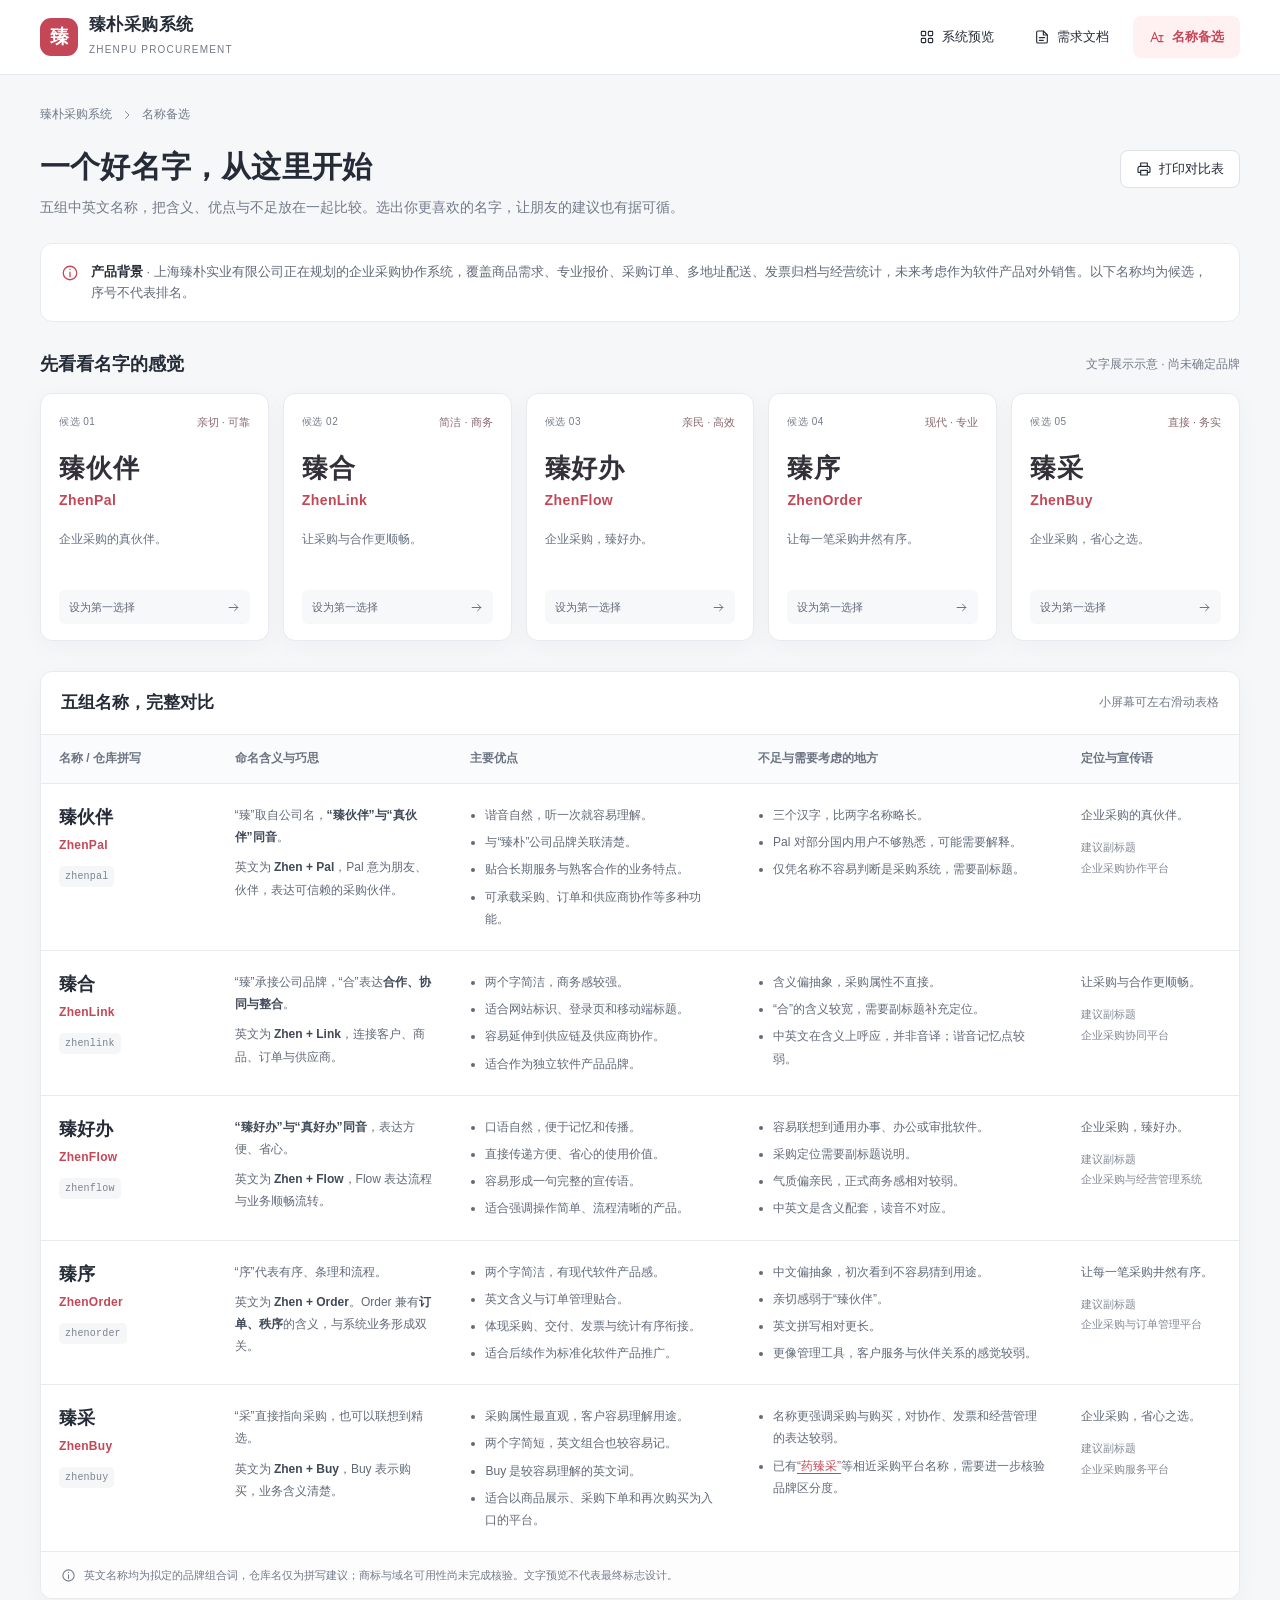
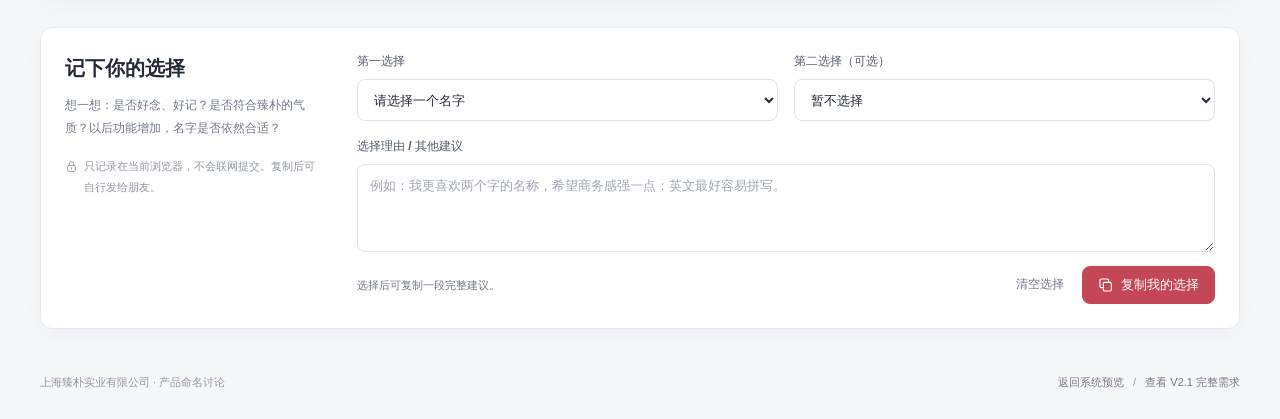
==== names.html @ 1717f4b9 "Add files via upload" ====
<!doctype html>
<html lang="zh-CN">
<head>
  <meta charset="utf-8">
  <meta name="viewport" content="width=device-width, initial-scale=1">
  <meta name="description" content="上海臻朴实业有限公司企业采购系统的五组中英文名称备选，包含命名含义、优缺点与个人选择记录。">
  <meta name="theme-color" content="#C44757">
  <title>名称备选 · 臻朴采购系统</title>
  <style>
    :root{--brand:#C44757;--brand-light:#D96872;--brand-hover:#B6404E;--tint:#FFF1F2;--text:#252C38;--muted:#727A89;--line:#E8EAEE;--bg:#F6F7F9;--white:#fff;--radius:12px;--shadow:0 6px 24px rgba(29,36,48,.035)}
    *{box-sizing:border-box}html{scroll-behavior:smooth;scroll-padding-top:100px}body{margin:0;background:var(--bg);color:var(--text);font-family:-apple-system,BlinkMacSystemFont,"Segoe UI","PingFang SC","Hiragino Sans GB","Microsoft YaHei",sans-serif;font-size:14px;line-height:1.65}a{color:inherit;text-decoration:none}button,input,select,textarea{font:inherit}button,a,input,select,textarea{-webkit-tap-highlight-color:transparent}button{cursor:pointer}button:disabled{cursor:not-allowed}a:focus-visible,button:focus-visible,input:focus-visible,select:focus-visible,textarea:focus-visible{outline:3px solid rgba(196,71,87,.28);outline-offset:3px}svg{flex:none}.icon{display:inline-block;width:18px;height:18px;fill:none;stroke:currentColor;stroke-width:1.7;stroke-linecap:round;stroke-linejoin:round;vertical-align:middle}.skip-link{position:fixed;top:-100px;left:18px;z-index:30;background:var(--brand);color:#fff;padding:10px 18px;border-radius:8px}.skip-link:focus{top:10px}
    .topbar{position:sticky;top:0;z-index:20;background:rgba(255,255,255,.98);border-bottom:1px solid var(--line)}.topbar-inner{max-width:1480px;margin:auto;padding:0 40px;min-height:74px;display:flex;align-items:center;justify-content:space-between;gap:24px}.brand{display:flex;align-items:center;gap:11px;min-width:230px}.brand-mark{display:grid;place-items:center;width:38px;height:38px;border-radius:11px;background:var(--brand);color:#fff;font-size:19px;font-weight:650}.brand-name{display:block;font-size:17px;font-weight:650;line-height:1.35;letter-spacing:.4px}.brand-sub{font-size:10px;color:var(--muted);letter-spacing:1.2px}.topnav{display:flex;align-items:center;gap:8px;min-width:0}.topnav a{display:flex;align-items:center;justify-content:center;gap:7px;white-space:nowrap;padding:10px 16px;border-radius:8px;font-size:13px;transition:background .18s,color .18s}.topnav a:hover{background:#F6F7F9}.topnav a[aria-current="page"]{color:var(--brand);background:var(--tint);font-weight:600}.topnav .icon{width:16px;height:16px}
    main{max-width:1480px;margin:0 auto;padding:30px 40px 44px}.breadcrumb{display:flex;gap:9px;align-items:center;font-size:12px;color:var(--muted);margin-bottom:22px}.breadcrumb a:hover{color:var(--brand)}.breadcrumb .icon{width:12px;height:12px}.page-heading{display:flex;align-items:flex-start;justify-content:space-between;gap:24px;margin-bottom:24px}.page-heading h1{font-size:30px;line-height:1.3;letter-spacing:.2px;margin:0 0 10px;font-weight:650}.page-heading p{max-width:840px;color:var(--muted);margin:0;font-size:14px}.heading-action{flex:none;display:flex;align-items:center;gap:10px;padding-top:3px}.btn{display:inline-flex;justify-content:center;align-items:center;gap:7px;padding:9px 15px;border:1px solid #DEE1E7;border-radius:8px;background:#fff;color:var(--text);font-size:13px;line-height:1.4;transition:background .16s,border-color .16s,color .16s,box-shadow .16s}.btn:hover{border-color:var(--brand-light);background:#FFFAFA;color:var(--brand)}.btn-primary{background:var(--brand);border-color:var(--brand);color:#fff}.btn-primary:hover{background:var(--brand-hover);border-color:var(--brand-hover);color:#fff}.btn .icon{width:16px;height:16px}.context{display:flex;gap:12px;background:var(--white);padding:17px 20px;border:1px solid var(--line);border-radius:var(--radius);margin-bottom:28px}.context>.icon{color:var(--brand);margin-top:3px}.context p{margin:0;color:#616A79;font-size:13px}.context strong{color:var(--text);font-weight:600}.subtle{font-size:12px;color:var(--muted)}
    .section-heading{display:flex;align-items:center;justify-content:space-between;gap:16px;margin:0 0 14px}.section-heading h2{margin:0;font-size:18px;font-weight:650}.section-heading p{margin:0;color:var(--muted);font-size:12px}.name-grid{display:grid;grid-template-columns:repeat(5,minmax(0,1fr));gap:14px;margin-bottom:30px}.name-card{background:#fff;border:1px solid var(--line);border-radius:var(--radius);padding:19px 18px 16px;display:flex;flex-direction:column;align-items:flex-start;box-shadow:var(--shadow);transition:border-color .18s,box-shadow .18s}.name-card:hover{border-color:#E2ADB4;box-shadow:0 6px 22px rgba(196,71,87,.07)}.name-card.selected{border-color:var(--brand);box-shadow:0 0 0 1px var(--brand)}.card-meta{display:flex;justify-content:space-between;align-items:center;width:100%;font-size:10px;color:var(--muted);letter-spacing:.5px;margin-bottom:18px}.style-tag{color:#8B6870;font-size:11px;letter-spacing:0}.wordmark{display:flex;align-items:center;gap:7px;margin:0 0 3px;font-size:26px;letter-spacing:.9px;font-weight:700;line-height:1.4;color:#33303A}.english{font-size:14px;color:var(--brand);font-weight:600;letter-spacing:.4px;margin:0 0 17px}.slogan{margin:0 0 17px;min-height:44px;color:#687181;font-size:12px;line-height:1.8}.pick-btn{display:flex;align-items:center;justify-content:space-between;gap:8px;border:none;background:#F7F8FA;color:#616A79;padding:8px 10px;border-radius:6px;font-size:11px;width:100%;margin-top:auto;transition:background .18s,color .18s}.pick-btn:hover,.selected .pick-btn{color:var(--brand);background:var(--tint)}.pick-btn .icon{width:13px;height:13px}
    .table-panel{border:1px solid var(--line);border-radius:var(--radius);background:#fff;overflow:hidden;box-shadow:var(--shadow);margin-bottom:28px}.table-toolbar{display:flex;align-items:center;justify-content:space-between;gap:16px;padding:17px 20px;border-bottom:1px solid var(--line)}.table-toolbar h2{margin:0;font-size:17px;font-weight:650}.table-toolbar span{font-size:12px;color:var(--muted)}.table-scroll{overflow:auto;scrollbar-color:#D6DAE2 transparent;scrollbar-width:thin}.comparison{border-collapse:collapse;width:100%;min-width:1130px;table-layout:fixed}.comparison th{text-align:left;font-size:12px;font-weight:600;color:#6D7584;background:#FAFBFC;padding:14px 18px;border-bottom:1px solid var(--line);white-space:nowrap}.comparison td{vertical-align:top;border-bottom:1px solid var(--line);padding:20px 18px;font-size:12px;line-height:1.85;color:#616A79}.comparison tbody tr:last-child td{border-bottom:none}.comparison tbody tr:hover td{background:#FFFCFC}.comparison th:nth-child(1){width:160px}.comparison th:nth-child(2){width:215px}.comparison th:nth-child(3){width:24%}.comparison th:nth-child(4){width:27%}.comparison th:nth-child(5){width:160px}.name-cell strong{display:block;color:var(--text);font-size:18px;font-weight:650;line-height:1.5;margin-bottom:3px}.name-cell span{display:block;color:var(--brand);font-size:12px;font-weight:550;letter-spacing:.3px}.name-cell code{display:inline-block;margin-top:10px;padding:3px 6px;border-radius:5px;background:#F5F6F8;font-size:10px;line-height:1.5;color:#7B8390;letter-spacing:.2px}.comparison ul{margin:0;padding-left:15px}.comparison li+li{margin-top:5px}.comparison .meaning p{margin:0 0 8px}.comparison .meaning p:last-child{margin-bottom:0}.comparison b{font-weight:600;color:#414A59}.quote{color:#6C5258}.quote span{display:block;color:#838A96;margin-top:11px;font-size:11px}.source-link{color:var(--brand);text-decoration:underline;text-underline-offset:3px}.table-note{padding:14px 20px;background:#FDFDFE;border-top:1px solid var(--line);color:var(--muted);font-size:11px;display:flex;align-items:flex-start;gap:8px}.table-note .icon{width:15px;height:15px;margin-top:2px}
    .choice-panel{background:#fff;border:1px solid var(--line);border-radius:var(--radius);padding:24px;display:grid;grid-template-columns:260px minmax(0,1fr);gap:32px;box-shadow:var(--shadow)}.choice-intro h2{font-size:20px;font-weight:650;margin:0 0 9px}.choice-intro p{color:var(--muted);font-size:12px;line-height:1.9;margin:0 0 16px}.choice-intro .local-note{font-size:11px;color:#9298A2;display:flex;gap:6px;align-items:flex-start}.local-note .icon{width:13px;height:13px;margin-top:4px}.form-grid{display:grid;grid-template-columns:1fr 1fr;gap:16px}.field{display:flex;flex-direction:column;gap:7px}.field label{font-weight:550;font-size:12px;color:#525D6D}.field select,.field textarea{border:1px solid #DFE3E8;border-radius:8px;width:100%;padding:10px 12px;background:#fff;color:var(--text);font-size:13px;transition:border-color .16s;min-height:42px}.field select:hover,.field textarea:hover{border-color:#CDA2A8}.field textarea{resize:vertical;min-height:88px;line-height:1.7}.field textarea::placeholder{color:#A1A7B2}.span-two{grid-column:1/-1}.form-footer{display:flex;align-items:center;justify-content:space-between;gap:12px;margin-top:14px}.form-footer p{margin:0;color:var(--muted);font-size:11px}.form-actions{display:flex;gap:8px;flex-wrap:wrap}.clear-btn{border:none;background:transparent;color:var(--muted);font-size:12px;padding:8px 10px;border-radius:6px}.clear-btn:hover{background:#F5F6F8;color:var(--text)}#copy-fallback{margin-top:16px}#copy-fallback label{display:block;font-size:12px;color:var(--muted);margin-bottom:7px}#copy-fallback textarea{width:100%;min-height:170px;padding:12px;border:1px solid var(--line);border-radius:8px;line-height:1.8;font-family:inherit;font-size:12px;background:#FAFBFC}.page-footer{max-width:1480px;margin:0 auto;padding:0 40px 28px;display:flex;justify-content:space-between;gap:20px;color:#9097A3;font-size:11px}.page-footer a{color:#727A89}.page-footer a:hover{color:var(--brand)}.toast{position:fixed;z-index:50;bottom:30px;left:50%;transform:translate(-50%,15px);background:#303744;color:#fff;padding:11px 20px;border-radius:9px;box-shadow:0 6px 28px rgba(20,27,40,.14);font-size:12px;max-width:calc(100vw - 40px);opacity:0;pointer-events:none;transition:opacity .18s,transform .18s}.toast.visible{opacity:1;transform:translate(-50%,0)}[hidden]{display:none!important}
    @media(min-width:1600px){main{padding-top:34px}.comparison td{font-size:13px}}@media(max-width:1100px){.name-grid{grid-template-columns:repeat(3,minmax(0,1fr))}.choice-panel{grid-template-columns:220px minmax(0,1fr);gap:24px}.topbar-inner{padding-left:24px;padding-right:24px}main{padding:26px 24px 32px}.page-footer{padding-left:24px;padding-right:24px}.slogan{min-height:22px}.card-meta{margin-bottom:12px}}@media(max-width:760px){.topbar-inner{padding:14px 18px 10px;gap:10px;align-items:flex-start;flex-direction:column}.topnav{width:100%;gap:3px}.topnav a{flex:1;padding:8px 10px;font-size:12px}.brand-mark{height:33px;width:33px;border-radius:9px;font-size:16px}.brand-name{font-size:15px}.brand-sub{font-size:9px}.brand{min-width:0}.topbar{position:relative}html{scroll-padding-top:20px}main{padding:22px 18px 30px}.breadcrumb{margin-bottom:17px}.page-heading{gap:15px;margin-bottom:20px}.page-heading h1{font-size:26px}.page-heading p{font-size:12px}.heading-action .btn{padding:8px 10px;font-size:12px}.heading-action .btn span{display:none}.name-grid{grid-template-columns:repeat(2,minmax(0,1fr));gap:10px;margin-bottom:24px}.name-card{padding:15px}.wordmark{font-size:25px}.english{font-size:13px;margin-bottom:10px}.card-meta{font-size:9px}.style-tag{font-size:10px}.slogan{min-height:40px;margin-bottom:12px;font-size:11px}.context{padding:14px;gap:9px;margin-bottom:24px}.context p{font-size:12px}.section-heading{align-items:flex-end}.section-heading h2{font-size:16px}.section-heading p{font-size:10px}.table-toolbar{padding:14px 15px}.table-toolbar h2{font-size:16px}.table-toolbar span{font-size:10px}.comparison th{padding:12px 15px}.comparison td{padding:17px 15px}.table-note{padding:12px 15px;font-size:10px}.choice-panel{display:block;padding:19px}.choice-intro{margin-bottom:18px}.choice-intro h2{font-size:18px}.choice-intro p{margin-bottom:9px}.form-grid{gap:12px}.form-footer{align-items:flex-start;flex-direction:column}.page-footer{padding:0 18px 24px;flex-direction:column;gap:6px}.toast{bottom:18px}.form-actions{width:100%}.form-actions .btn{flex:1}}@media(max-width:380px){.topnav a{padding:8px 5px;font-size:11px;gap:5px}.topnav .icon{width:13px}.name-card{padding:12px}.wordmark{font-size:23px}.style-tag{font-size:9px}.form-grid{grid-template-columns:1fr}.span-two{grid-column:auto}}
    @media(prefers-reduced-motion:reduce){html{scroll-behavior:auto}*,*::before,*::after{transition:none!important}}@media print{@page{size:A4 landscape;margin:12mm}body{background:#fff;font-size:10px}.topbar{position:static;border-bottom:1px solid #ddd}.topbar-inner{padding:0 0 12px;min-height:0}.topnav,.heading-action,.pick-btn,.choice-panel,.page-footer,.breadcrumb,.toast,.table-note .icon,.skip-link{display:none!important}main{max-width:none;padding:18px 0}.page-heading h1{font-size:24px}.context{padding:10px 12px}.name-grid{grid-template-columns:repeat(5,1fr);gap:8px;margin-bottom:18px}.name-card{padding:12px;box-shadow:none;break-inside:avoid}.wordmark{font-size:20px}.english{font-size:11px;margin-bottom:8px}.card-meta{margin-bottom:8px}.style-tag{font-size:9px}.slogan{font-size:10px;min-height:0;margin:0}.table-panel{box-shadow:none;overflow:visible}.table-scroll{overflow:visible}.comparison{min-width:0}.comparison th{font-size:9px;padding:8px}.comparison td{font-size:9px;padding:10px 8px;line-height:1.7}.comparison th:nth-child(1){width:105px}.comparison th:nth-child(2){width:165px}.comparison th:nth-child(5){width:115px}.comparison tr{break-inside:avoid}.name-cell strong{font-size:14px}.name-cell span{font-size:10px}.name-cell code{font-size:8px}.quote span{font-size:9px}.table-note{font-size:9px;padding:10px}.table-toolbar{padding:10px 12px}.source-link{text-decoration:none}.table-toolbar h2{font-size:14px}}
  </style>
</head>
<body>
  <svg aria-hidden="true" style="position:absolute;width:0;height:0;overflow:hidden" xmlns="http://www.w3.org/2000/svg"><defs>
    <symbol id="i-grid" viewBox="0 0 24 24"><rect x="3.5" y="3.5" width="6.5" height="6.5" rx="1.2"/><rect x="14" y="3.5" width="6.5" height="6.5" rx="1.2"/><rect x="3.5" y="14" width="6.5" height="6.5" rx="1.2"/><rect x="14" y="14" width="6.5" height="6.5" rx="1.2"/></symbol>
    <symbol id="i-doc" viewBox="0 0 24 24"><path d="M14 3H6a2 2 0 0 0-2 2v14a2 2 0 0 0 2 2h12a2 2 0 0 0 2-2V9z"/><path d="M14 3v6h6M8 13h8M8 17h6"/></symbol>
    <symbol id="i-type" viewBox="0 0 24 24"><path d="M3 19 8.5 5 14 19M5 14h7M15 10h6M18 10v9M15 19h6"/></symbol>
    <symbol id="i-right" viewBox="0 0 24 24"><path d="m9 5 7 7-7 7"/></symbol>
    <symbol id="i-arrow" viewBox="0 0 24 24"><path d="M4 12h16m-6-6 6 6-6 6"/></symbol>
    <symbol id="i-print" viewBox="0 0 24 24"><path d="M7 8V3h10v5M7 17H4a1 1 0 0 1-1-1v-5a3 3 0 0 1 3-3h12a3 3 0 0 1 3 3v5a1 1 0 0 1-1 1h-3"/><path d="M7 14h10v7H7zM17 11h.01"/></symbol>
    <symbol id="i-copy" viewBox="0 0 24 24"><rect x="8" y="8" width="12" height="13" rx="2"/><path d="M16 8V5a2 2 0 0 0-2-2H5a2 2 0 0 0-2 2v9a2 2 0 0 0 2 2h3"/></symbol>
    <symbol id="i-info" viewBox="0 0 24 24"><circle cx="12" cy="12" r="9"/><path d="M12 11v6M12 7h.01"/></symbol>
    <symbol id="i-lock" viewBox="0 0 24 24"><rect x="5" y="10" width="14" height="11" rx="2"/><path d="M8 10V7a4 4 0 1 1 8 0v3M12 14v3"/></symbol>
    <symbol id="i-check" viewBox="0 0 24 24"><path d="m5 12 4 4L19 6"/></symbol>
  </defs></svg>
  <a class="skip-link" href="#main-content">跳到主要内容</a>
  <header class="topbar">
    <div class="topbar-inner">
      <a class="brand" href="index.html" aria-label="臻朴采购系统，返回系统预览"><span class="brand-mark" aria-hidden="true">臻</span><span><span class="brand-name">臻朴采购系统</span><span class="brand-sub">ZHENPU PROCUREMENT</span></span></a>
      <nav class="topnav" aria-label="页面导航">
        <a href="index.html"><svg class="icon" aria-hidden="true"><use href="#i-grid"/></svg>系统预览</a>
        <a href="readme.html"><svg class="icon" aria-hidden="true"><use href="#i-doc"/></svg>需求文档</a>
        <a href="names.html" aria-current="page"><svg class="icon" aria-hidden="true"><use href="#i-type"/></svg>名称备选</a>
      </nav>
    </div>
  </header>
  <main id="main-content">
    <div class="breadcrumb"><a href="index.html">臻朴采购系统</a><svg class="icon" aria-hidden="true"><use href="#i-right"/></svg><span>名称备选</span></div>
    <section class="page-heading" aria-labelledby="page-title">
      <div><h1 id="page-title">一个好名字，从这里开始</h1><p>五组中英文名称，把含义、优点与不足放在一起比较。选出你更喜欢的名字，让朋友的建议也有据可循。</p></div>
      <div class="heading-action"><button type="button" class="btn" id="print-button" title="打印名称比较表"><svg class="icon" aria-hidden="true"><use href="#i-print"/></svg><span>打印对比表</span></button></div>
    </section>
    <aside class="context" aria-label="项目背景"><svg class="icon" aria-hidden="true"><use href="#i-info"/></svg><p><strong>产品背景</strong> · 上海臻朴实业有限公司正在规划的企业采购协作系统，覆盖商品需求、专业报价、采购订单、多地址配送、发票归档与经营统计，未来考虑作为软件产品对外销售。以下名称均为候选，序号不代表排名。</p></aside>
    <section aria-labelledby="preview-title">
      <div class="section-heading"><h2 id="preview-title">先看看名字的感觉</h2><p>文字展示示意 · 尚未确定品牌</p></div>
      <div class="name-grid">
        <article class="name-card" data-name-card="zhenpal"><div class="card-meta"><span>候选 01</span><span class="style-tag">亲切 · 可靠</span></div><h3 class="wordmark">臻伙伴</h3><p class="english">ZhenPal</p><p class="slogan">企业采购的真伙伴。</p><button class="pick-btn" type="button" data-pick="zhenpal" aria-label="将臻伙伴设为第一选择"><span>设为第一选择</span><svg class="icon" aria-hidden="true"><use href="#i-arrow"/></svg></button></article>
        <article class="name-card" data-name-card="zhenlink"><div class="card-meta"><span>候选 02</span><span class="style-tag">简洁 · 商务</span></div><h3 class="wordmark">臻合</h3><p class="english">ZhenLink</p><p class="slogan">让采购与合作更顺畅。</p><button class="pick-btn" type="button" data-pick="zhenlink" aria-label="将臻合设为第一选择"><span>设为第一选择</span><svg class="icon" aria-hidden="true"><use href="#i-arrow"/></svg></button></article>
        <article class="name-card" data-name-card="zhenflow"><div class="card-meta"><span>候选 03</span><span class="style-tag">亲民 · 高效</span></div><h3 class="wordmark">臻好办</h3><p class="english">ZhenFlow</p><p class="slogan">企业采购，臻好办。</p><button class="pick-btn" type="button" data-pick="zhenflow" aria-label="将臻好办设为第一选择"><span>设为第一选择</span><svg class="icon" aria-hidden="true"><use href="#i-arrow"/></svg></button></article>
        <article class="name-card" data-name-card="zhenorder"><div class="card-meta"><span>候选 04</span><span class="style-tag">现代 · 专业</span></div><h3 class="wordmark">臻序</h3><p class="english">ZhenOrder</p><p class="slogan">让每一笔采购井然有序。</p><button class="pick-btn" type="button" data-pick="zhenorder" aria-label="将臻序设为第一选择"><span>设为第一选择</span><svg class="icon" aria-hidden="true"><use href="#i-arrow"/></svg></button></article>
        <article class="name-card" data-name-card="zhenbuy"><div class="card-meta"><span>候选 05</span><span class="style-tag">直接 · 务实</span></div><h3 class="wordmark">臻采</h3><p class="english">ZhenBuy</p><p class="slogan">企业采购，省心之选。</p><button class="pick-btn" type="button" data-pick="zhenbuy" aria-label="将臻采设为第一选择"><span>设为第一选择</span><svg class="icon" aria-hidden="true"><use href="#i-arrow"/></svg></button></article>
      </div>
    </section>
    <section class="table-panel" aria-labelledby="comparison-title">
      <div class="table-toolbar"><h2 id="comparison-title">五组名称，完整对比</h2><span>小屏幕可左右滑动表格</span></div>
      <div class="table-scroll" tabindex="0" role="region" aria-label="名称对比表，可左右滚动">
        <table class="comparison"><thead><tr><th scope="col">名称 / 仓库拼写</th><th scope="col">命名含义与巧思</th><th scope="col">主要优点</th><th scope="col">不足与需要考虑的地方</th><th scope="col">定位与宣传语</th></tr></thead><tbody>
          <tr><td class="name-cell"><strong>臻伙伴</strong><span>ZhenPal</span><code>zhenpal</code></td><td class="meaning"><p>“臻”取自公司名，<b>“臻伙伴”与“真伙伴”同音</b>。</p><p>英文为 <b>Zhen + Pal</b>，Pal 意为朋友、伙伴，表达可信赖的采购伙伴。</p></td><td><ul><li>谐音自然，听一次就容易理解。</li><li>与“臻朴”公司品牌关联清楚。</li><li>贴合长期服务与熟客合作的业务特点。</li><li>可承载采购、订单和供应商协作等多种功能。</li></ul></td><td><ul><li>三个汉字，比两字名称略长。</li><li>Pal 对部分国内用户不够熟悉，可能需要解释。</li><li>仅凭名称不容易判断是采购系统，需要副标题。</li></ul></td><td class="quote">企业采购的真伙伴。<span>建议副标题<br>企业采购协作平台</span></td></tr>
          <tr><td class="name-cell"><strong>臻合</strong><span>ZhenLink</span><code>zhenlink</code></td><td class="meaning"><p>“臻”承接公司品牌，“合”表达<b>合作、协同与整合</b>。</p><p>英文为 <b>Zhen + Link</b>，连接客户、商品、订单与供应商。</p></td><td><ul><li>两个字简洁，商务感较强。</li><li>适合网站标识、登录页和移动端标题。</li><li>容易延伸到供应链及供应商协作。</li><li>适合作为独立软件产品品牌。</li></ul></td><td><ul><li>含义偏抽象，采购属性不直接。</li><li>“合”的含义较宽，需要副标题补充定位。</li><li>中英文在含义上呼应，并非音译；谐音记忆点较弱。</li></ul></td><td class="quote">让采购与合作更顺畅。<span>建议副标题<br>企业采购协同平台</span></td></tr>
          <tr><td class="name-cell"><strong>臻好办</strong><span>ZhenFlow</span><code>zhenflow</code></td><td class="meaning"><p><b>“臻好办”与“真好办”同音</b>，表达方便、省心。</p><p>英文为 <b>Zhen + Flow</b>，Flow 表达流程与业务顺畅流转。</p></td><td><ul><li>口语自然，便于记忆和传播。</li><li>直接传递方便、省心的使用价值。</li><li>容易形成一句完整的宣传语。</li><li>适合强调操作简单、流程清晰的产品。</li></ul></td><td><ul><li>容易联想到通用办事、办公或审批软件。</li><li>采购定位需要副标题说明。</li><li>气质偏亲民，正式商务感相对较弱。</li><li>中英文是含义配套，读音不对应。</li></ul></td><td class="quote">企业采购，臻好办。<span>建议副标题<br>企业采购与经营管理系统</span></td></tr>
          <tr><td class="name-cell"><strong>臻序</strong><span>ZhenOrder</span><code>zhenorder</code></td><td class="meaning"><p>“序”代表有序、条理和流程。</p><p>英文为 <b>Zhen + Order</b>。Order 兼有<b>订单、秩序</b>的含义，与系统业务形成双关。</p></td><td><ul><li>两个字简洁，有现代软件产品感。</li><li>英文含义与订单管理贴合。</li><li>体现采购、交付、发票与统计有序衔接。</li><li>适合后续作为标准化软件产品推广。</li></ul></td><td><ul><li>中文偏抽象，初次看到不容易猜到用途。</li><li>亲切感弱于“臻伙伴”。</li><li>英文拼写相对更长。</li><li>更像管理工具，客户服务与伙伴关系的感觉较弱。</li></ul></td><td class="quote">让每一笔采购井然有序。<span>建议副标题<br>企业采购与订单管理平台</span></td></tr>
          <tr><td class="name-cell"><strong>臻采</strong><span>ZhenBuy</span><code>zhenbuy</code></td><td class="meaning"><p>“采”直接指向采购，也可以联想到精选。</p><p>英文为 <b>Zhen + Buy</b>，Buy 表示购买，业务含义清楚。</p></td><td><ul><li>采购属性最直观，客户容易理解用途。</li><li>两个字简短，英文组合也较容易记。</li><li>Buy 是较容易理解的英文词。</li><li>适合以商品展示、采购下单和再次购买为入口的平台。</li></ul></td><td><ul><li>名称更强调采购与购买，对协作、发票和经营管理的表达较弱。</li><li>已有<a class="source-link" href="https://www.yaozhencai.com/content/show/qyjs" target="_blank" rel="noopener noreferrer" title="查看药臻采平台企业介绍（新窗口）">“药臻采”</a>等相近采购平台名称，需要进一步核验品牌区分度。</li></ul></td><td class="quote">企业采购，省心之选。<span>建议副标题<br>企业采购服务平台</span></td></tr>
        </tbody></table>
      </div>
      <div class="table-note"><svg class="icon" aria-hidden="true"><use href="#i-info"/></svg><span>英文名称均为拟定的品牌组合词，仓库名仅为拼写建议；商标与域名可用性尚未完成核验。文字预览不代表最终标志设计。</span></div>
    </section>
    <section class="choice-panel" id="my-choice" aria-labelledby="choice-title">
      <div class="choice-intro"><h2 id="choice-title">记下你的选择</h2><p>想一想：是否好念、好记？是否符合臻朴的气质？以后功能增加，名字是否依然合适？</p><p class="local-note"><svg class="icon" aria-hidden="true"><use href="#i-lock"/></svg><span>只记录在当前浏览器，不会联网提交。复制后可自行发给朋友。</span></p></div>
      <form id="choice-form">
        <div class="form-grid"><div class="field"><label for="first-choice">第一选择</label><select id="first-choice" name="first"><option value="">请选择一个名字</option><option value="zhenpal">臻伙伴 · ZhenPal</option><option value="zhenlink">臻合 · ZhenLink</option><option value="zhenflow">臻好办 · ZhenFlow</option><option value="zhenorder">臻序 · ZhenOrder</option><option value="zhenbuy">臻采 · ZhenBuy</option></select></div><div class="field"><label for="second-choice">第二选择（可选）</label><select id="second-choice" name="second"><option value="">暂不选择</option><option value="zhenpal">臻伙伴 · ZhenPal</option><option value="zhenlink">臻合 · ZhenLink</option><option value="zhenflow">臻好办 · ZhenFlow</option><option value="zhenorder">臻序 · ZhenOrder</option><option value="zhenbuy">臻采 · ZhenBuy</option></select></div><div class="field span-two"><label for="choice-reason">选择理由 / 其他建议</label><textarea id="choice-reason" name="reason" maxlength="1500" placeholder="例如：我更喜欢两个字的名称，希望商务感强一点；英文最好容易拼写。"></textarea></div></div>
        <div class="form-footer"><p id="save-status" role="status">选择后可复制一段完整建议。</p><div class="form-actions"><button type="button" class="clear-btn" id="clear-choice">清空选择</button><button type="submit" class="btn btn-primary"><svg class="icon" aria-hidden="true"><use href="#i-copy"/></svg>复制我的选择</button></div></div>
        <div id="copy-fallback" hidden><label for="copy-output">浏览器未允许自动复制，请选中下方文字手动复制：</label><textarea id="copy-output" readonly aria-label="可手动复制的选择结果"></textarea></div>
      </form>
    </section>
  </main>
  <footer class="page-footer"><span>上海臻朴实业有限公司 · 产品命名讨论</span><span><a href="index.html">返回系统预览</a> &nbsp; / &nbsp; <a href="readme.html">查看 V2.1 完整需求</a></span></footer>
  <div class="toast" id="toast" role="status" aria-live="polite"></div>
  <script>
    (()=>{'use strict';
      const names={zhenpal:'臻伙伴 · ZhenPal',zhenlink:'臻合 · ZhenLink',zhenflow:'臻好办 · ZhenFlow',zhenorder:'臻序 · ZhenOrder',zhenbuy:'臻采 · ZhenBuy'};
      const storageKey='zhenpu-name-preferences-v1';
      const first=document.getElementById('first-choice'),second=document.getElementById('second-choice'),reason=document.getElementById('choice-reason'),status=document.getElementById('save-status'),fallback=document.getElementById('copy-fallback'),output=document.getElementById('copy-output'),toastEl=document.getElementById('toast');
      let toastTimer;
      const notify=(message)=>{toastEl.textContent=message;toastEl.classList.add('visible');clearTimeout(toastTimer);toastTimer=setTimeout(()=>toastEl.classList.remove('visible'),2800);};
      const valid=(value)=>Object.prototype.hasOwnProperty.call(names,value)?value:'';
      const updateCards=()=>{document.querySelectorAll('[data-name-card]').forEach(card=>{const chosen=card.dataset.nameCard===first.value;card.classList.toggle('selected',chosen);const button=card.querySelector('[data-pick]');button.setAttribute('aria-pressed',String(chosen));button.querySelector('span').textContent=chosen?'我的第一选择':'设为第一选择';button.querySelector('use').setAttribute('href',chosen?'#i-check':'#i-arrow');});Array.from(second.options).forEach(option=>{option.disabled=Boolean(option.value&&option.value===first.value);});};
      const save=()=>{fallback.hidden=true;try{localStorage.setItem(storageKey,JSON.stringify({first:first.value,second:second.value,reason:reason.value}));status.textContent='已保存在当前浏览器，可复制后分享。';}catch(_){status.textContent='选择保留在本页，可复制后分享。';}updateCards();};
      try{const saved=JSON.parse(localStorage.getItem(storageKey)||'null');if(saved&&typeof saved==='object'){first.value=valid(saved.first);second.value=valid(saved.second);if(second.value===first.value)second.value='';reason.value=typeof saved.reason==='string'?saved.reason.slice(0,1500):'';if(first.value||second.value||reason.value)status.textContent='已恢复这个浏览器中记录的选择。';}}catch(_){}updateCards();
      first.addEventListener('change',()=>{if(first.value&&second.value===first.value){second.value='';notify('第一、第二选择需不同，已清空第二选择。');}save();});second.addEventListener('change',save);reason.addEventListener('input',save);
      document.querySelectorAll('[data-pick]').forEach(button=>button.addEventListener('click',()=>{first.value=button.dataset.pick;if(second.value===first.value)second.value='';save();notify('已将“'+names[first.value].split(' · ')[0]+'”设为第一选择。');}));
      document.getElementById('clear-choice').addEventListener('click',()=>{first.value='';second.value='';reason.value='';fallback.hidden=true;try{localStorage.removeItem(storageKey);}catch(_){}status.textContent='选择后可复制一段完整建议。';updateCards();notify('已清空当前浏览器中的名称选择。');});
      async function copyText(text){if(navigator.clipboard&&window.isSecureContext){try{await navigator.clipboard.writeText(text);return true;}catch(_){}}const helper=document.createElement('textarea');helper.value=text;helper.setAttribute('readonly','');helper.style.position='fixed';helper.style.left='-10000px';document.body.appendChild(helper);helper.select();helper.setSelectionRange(0,helper.value.length);let copied=false;try{copied=document.execCommand('copy');}catch(_){}helper.remove();return copied;}
      document.getElementById('choice-form').addEventListener('submit',async event=>{event.preventDefault();if(!first.value){notify('请先选择一个最喜欢的名字。');first.focus();return;}const text=['臻朴采购系统 · 名称选择建议','','第一选择：'+names[first.value],'第二选择：'+(second.value?names[second.value]:'暂不选择'),'选择理由 / 其他建议：'+(reason.value.trim()||'暂无补充')].join('\n');const button=event.submitter;if(button)button.disabled=true;try{if(await copyText(text)){fallback.hidden=true;notify('已复制，可以粘贴给朋友。');}else{output.value=text;fallback.hidden=false;output.focus();output.select();notify('请在结果框中手动复制。');}}finally{if(button)button.disabled=false;}});
      document.getElementById('print-button').addEventListener('click',()=>window.print());
    })();
  </script>
</body>
</html>
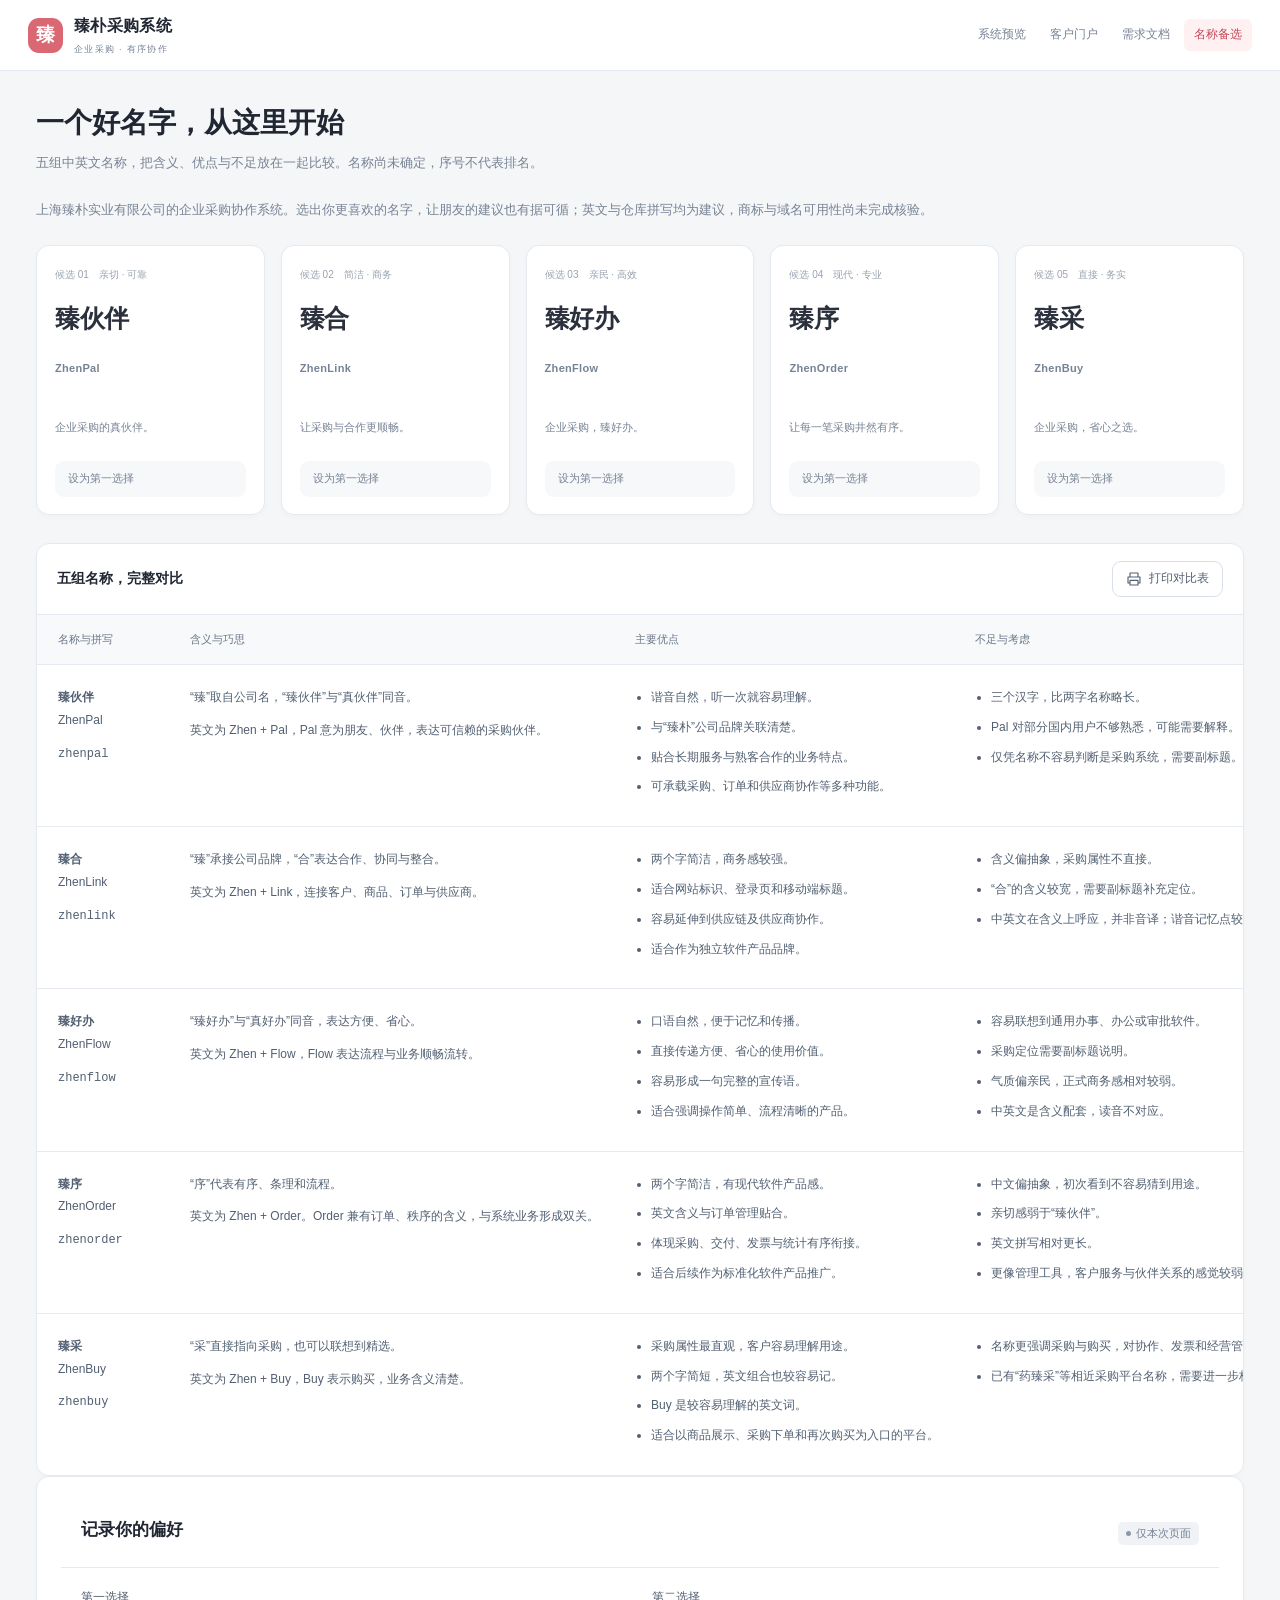
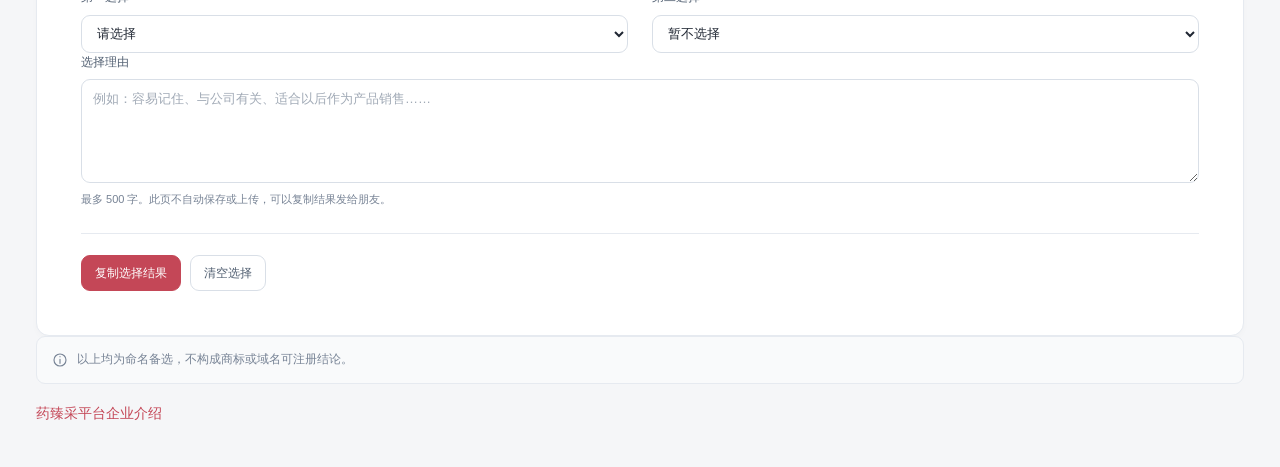
==== commit 7b33ad96: "此版本设置为0.2，小幅修改采用 V0.2.1、V0.2.2，正式开发时再确定是否进入 V0.3.0" ====
--- a/names.html
+++ b/names.html
@@ -1,106 +1,7 @@
 <!doctype html>
-<html lang="zh-CN">
-<head>
-  <meta charset="utf-8">
-  <meta name="viewport" content="width=device-width, initial-scale=1">
-  <meta name="description" content="上海臻朴实业有限公司企业采购系统的五组中英文名称备选，包含命名含义、优缺点与个人选择记录。">
-  <meta name="theme-color" content="#C44757">
-  <title>名称备选 · 臻朴采购系统</title>
-  <style>
-    :root{--brand:#C44757;--brand-light:#D96872;--brand-hover:#B6404E;--tint:#FFF1F2;--text:#252C38;--muted:#727A89;--line:#E8EAEE;--bg:#F6F7F9;--white:#fff;--radius:12px;--shadow:0 6px 24px rgba(29,36,48,.035)}
-    *{box-sizing:border-box}html{scroll-behavior:smooth;scroll-padding-top:100px}body{margin:0;background:var(--bg);color:var(--text);font-family:-apple-system,BlinkMacSystemFont,"Segoe UI","PingFang SC","Hiragino Sans GB","Microsoft YaHei",sans-serif;font-size:14px;line-height:1.65}a{color:inherit;text-decoration:none}button,input,select,textarea{font:inherit}button,a,input,select,textarea{-webkit-tap-highlight-color:transparent}button{cursor:pointer}button:disabled{cursor:not-allowed}a:focus-visible,button:focus-visible,input:focus-visible,select:focus-visible,textarea:focus-visible{outline:3px solid rgba(196,71,87,.28);outline-offset:3px}svg{flex:none}.icon{display:inline-block;width:18px;height:18px;fill:none;stroke:currentColor;stroke-width:1.7;stroke-linecap:round;stroke-linejoin:round;vertical-align:middle}.skip-link{position:fixed;top:-100px;left:18px;z-index:30;background:var(--brand);color:#fff;padding:10px 18px;border-radius:8px}.skip-link:focus{top:10px}
-    .topbar{position:sticky;top:0;z-index:20;background:rgba(255,255,255,.98);border-bottom:1px solid var(--line)}.topbar-inner{max-width:1480px;margin:auto;padding:0 40px;min-height:74px;display:flex;align-items:center;justify-content:space-between;gap:24px}.brand{display:flex;align-items:center;gap:11px;min-width:230px}.brand-mark{display:grid;place-items:center;width:38px;height:38px;border-radius:11px;background:var(--brand);color:#fff;font-size:19px;font-weight:650}.brand-name{display:block;font-size:17px;font-weight:650;line-height:1.35;letter-spacing:.4px}.brand-sub{font-size:10px;color:var(--muted);letter-spacing:1.2px}.topnav{display:flex;align-items:center;gap:8px;min-width:0}.topnav a{display:flex;align-items:center;justify-content:center;gap:7px;white-space:nowrap;padding:10px 16px;border-radius:8px;font-size:13px;transition:background .18s,color .18s}.topnav a:hover{background:#F6F7F9}.topnav a[aria-current="page"]{color:var(--brand);background:var(--tint);font-weight:600}.topnav .icon{width:16px;height:16px}
-    main{max-width:1480px;margin:0 auto;padding:30px 40px 44px}.breadcrumb{display:flex;gap:9px;align-items:center;font-size:12px;color:var(--muted);margin-bottom:22px}.breadcrumb a:hover{color:var(--brand)}.breadcrumb .icon{width:12px;height:12px}.page-heading{display:flex;align-items:flex-start;justify-content:space-between;gap:24px;margin-bottom:24px}.page-heading h1{font-size:30px;line-height:1.3;letter-spacing:.2px;margin:0 0 10px;font-weight:650}.page-heading p{max-width:840px;color:var(--muted);margin:0;font-size:14px}.heading-action{flex:none;display:flex;align-items:center;gap:10px;padding-top:3px}.btn{display:inline-flex;justify-content:center;align-items:center;gap:7px;padding:9px 15px;border:1px solid #DEE1E7;border-radius:8px;background:#fff;color:var(--text);font-size:13px;line-height:1.4;transition:background .16s,border-color .16s,color .16s,box-shadow .16s}.btn:hover{border-color:var(--brand-light);background:#FFFAFA;color:var(--brand)}.btn-primary{background:var(--brand);border-color:var(--brand);color:#fff}.btn-primary:hover{background:var(--brand-hover);border-color:var(--brand-hover);color:#fff}.btn .icon{width:16px;height:16px}.context{display:flex;gap:12px;background:var(--white);padding:17px 20px;border:1px solid var(--line);border-radius:var(--radius);margin-bottom:28px}.context>.icon{color:var(--brand);margin-top:3px}.context p{margin:0;color:#616A79;font-size:13px}.context strong{color:var(--text);font-weight:600}.subtle{font-size:12px;color:var(--muted)}
-    .section-heading{display:flex;align-items:center;justify-content:space-between;gap:16px;margin:0 0 14px}.section-heading h2{margin:0;font-size:18px;font-weight:650}.section-heading p{margin:0;color:var(--muted);font-size:12px}.name-grid{display:grid;grid-template-columns:repeat(5,minmax(0,1fr));gap:14px;margin-bottom:30px}.name-card{background:#fff;border:1px solid var(--line);border-radius:var(--radius);padding:19px 18px 16px;display:flex;flex-direction:column;align-items:flex-start;box-shadow:var(--shadow);transition:border-color .18s,box-shadow .18s}.name-card:hover{border-color:#E2ADB4;box-shadow:0 6px 22px rgba(196,71,87,.07)}.name-card.selected{border-color:var(--brand);box-shadow:0 0 0 1px var(--brand)}.card-meta{display:flex;justify-content:space-between;align-items:center;width:100%;font-size:10px;color:var(--muted);letter-spacing:.5px;margin-bottom:18px}.style-tag{color:#8B6870;font-size:11px;letter-spacing:0}.wordmark{display:flex;align-items:center;gap:7px;margin:0 0 3px;font-size:26px;letter-spacing:.9px;font-weight:700;line-height:1.4;color:#33303A}.english{font-size:14px;color:var(--brand);font-weight:600;letter-spacing:.4px;margin:0 0 17px}.slogan{margin:0 0 17px;min-height:44px;color:#687181;font-size:12px;line-height:1.8}.pick-btn{display:flex;align-items:center;justify-content:space-between;gap:8px;border:none;background:#F7F8FA;color:#616A79;padding:8px 10px;border-radius:6px;font-size:11px;width:100%;margin-top:auto;transition:background .18s,color .18s}.pick-btn:hover,.selected .pick-btn{color:var(--brand);background:var(--tint)}.pick-btn .icon{width:13px;height:13px}
-    .table-panel{border:1px solid var(--line);border-radius:var(--radius);background:#fff;overflow:hidden;box-shadow:var(--shadow);margin-bottom:28px}.table-toolbar{display:flex;align-items:center;justify-content:space-between;gap:16px;padding:17px 20px;border-bottom:1px solid var(--line)}.table-toolbar h2{margin:0;font-size:17px;font-weight:650}.table-toolbar span{font-size:12px;color:var(--muted)}.table-scroll{overflow:auto;scrollbar-color:#D6DAE2 transparent;scrollbar-width:thin}.comparison{border-collapse:collapse;width:100%;min-width:1130px;table-layout:fixed}.comparison th{text-align:left;font-size:12px;font-weight:600;color:#6D7584;background:#FAFBFC;padding:14px 18px;border-bottom:1px solid var(--line);white-space:nowrap}.comparison td{vertical-align:top;border-bottom:1px solid var(--line);padding:20px 18px;font-size:12px;line-height:1.85;color:#616A79}.comparison tbody tr:last-child td{border-bottom:none}.comparison tbody tr:hover td{background:#FFFCFC}.comparison th:nth-child(1){width:160px}.comparison th:nth-child(2){width:215px}.comparison th:nth-child(3){width:24%}.comparison th:nth-child(4){width:27%}.comparison th:nth-child(5){width:160px}.name-cell strong{display:block;color:var(--text);font-size:18px;font-weight:650;line-height:1.5;margin-bottom:3px}.name-cell span{display:block;color:var(--brand);font-size:12px;font-weight:550;letter-spacing:.3px}.name-cell code{display:inline-block;margin-top:10px;padding:3px 6px;border-radius:5px;background:#F5F6F8;font-size:10px;line-height:1.5;color:#7B8390;letter-spacing:.2px}.comparison ul{margin:0;padding-left:15px}.comparison li+li{margin-top:5px}.comparison .meaning p{margin:0 0 8px}.comparison .meaning p:last-child{margin-bottom:0}.comparison b{font-weight:600;color:#414A59}.quote{color:#6C5258}.quote span{display:block;color:#838A96;margin-top:11px;font-size:11px}.source-link{color:var(--brand);text-decoration:underline;text-underline-offset:3px}.table-note{padding:14px 20px;background:#FDFDFE;border-top:1px solid var(--line);color:var(--muted);font-size:11px;display:flex;align-items:flex-start;gap:8px}.table-note .icon{width:15px;height:15px;margin-top:2px}
-    .choice-panel{background:#fff;border:1px solid var(--line);border-radius:var(--radius);padding:24px;display:grid;grid-template-columns:260px minmax(0,1fr);gap:32px;box-shadow:var(--shadow)}.choice-intro h2{font-size:20px;font-weight:650;margin:0 0 9px}.choice-intro p{color:var(--muted);font-size:12px;line-height:1.9;margin:0 0 16px}.choice-intro .local-note{font-size:11px;color:#9298A2;display:flex;gap:6px;align-items:flex-start}.local-note .icon{width:13px;height:13px;margin-top:4px}.form-grid{display:grid;grid-template-columns:1fr 1fr;gap:16px}.field{display:flex;flex-direction:column;gap:7px}.field label{font-weight:550;font-size:12px;color:#525D6D}.field select,.field textarea{border:1px solid #DFE3E8;border-radius:8px;width:100%;padding:10px 12px;background:#fff;color:var(--text);font-size:13px;transition:border-color .16s;min-height:42px}.field select:hover,.field textarea:hover{border-color:#CDA2A8}.field textarea{resize:vertical;min-height:88px;line-height:1.7}.field textarea::placeholder{color:#A1A7B2}.span-two{grid-column:1/-1}.form-footer{display:flex;align-items:center;justify-content:space-between;gap:12px;margin-top:14px}.form-footer p{margin:0;color:var(--muted);font-size:11px}.form-actions{display:flex;gap:8px;flex-wrap:wrap}.clear-btn{border:none;background:transparent;color:var(--muted);font-size:12px;padding:8px 10px;border-radius:6px}.clear-btn:hover{background:#F5F6F8;color:var(--text)}#copy-fallback{margin-top:16px}#copy-fallback label{display:block;font-size:12px;color:var(--muted);margin-bottom:7px}#copy-fallback textarea{width:100%;min-height:170px;padding:12px;border:1px solid var(--line);border-radius:8px;line-height:1.8;font-family:inherit;font-size:12px;background:#FAFBFC}.page-footer{max-width:1480px;margin:0 auto;padding:0 40px 28px;display:flex;justify-content:space-between;gap:20px;color:#9097A3;font-size:11px}.page-footer a{color:#727A89}.page-footer a:hover{color:var(--brand)}.toast{position:fixed;z-index:50;bottom:30px;left:50%;transform:translate(-50%,15px);background:#303744;color:#fff;padding:11px 20px;border-radius:9px;box-shadow:0 6px 28px rgba(20,27,40,.14);font-size:12px;max-width:calc(100vw - 40px);opacity:0;pointer-events:none;transition:opacity .18s,transform .18s}.toast.visible{opacity:1;transform:translate(-50%,0)}[hidden]{display:none!important}
-    @media(min-width:1600px){main{padding-top:34px}.comparison td{font-size:13px}}@media(max-width:1100px){.name-grid{grid-template-columns:repeat(3,minmax(0,1fr))}.choice-panel{grid-template-columns:220px minmax(0,1fr);gap:24px}.topbar-inner{padding-left:24px;padding-right:24px}main{padding:26px 24px 32px}.page-footer{padding-left:24px;padding-right:24px}.slogan{min-height:22px}.card-meta{margin-bottom:12px}}@media(max-width:760px){.topbar-inner{padding:14px 18px 10px;gap:10px;align-items:flex-start;flex-direction:column}.topnav{width:100%;gap:3px}.topnav a{flex:1;padding:8px 10px;font-size:12px}.brand-mark{height:33px;width:33px;border-radius:9px;font-size:16px}.brand-name{font-size:15px}.brand-sub{font-size:9px}.brand{min-width:0}.topbar{position:relative}html{scroll-padding-top:20px}main{padding:22px 18px 30px}.breadcrumb{margin-bottom:17px}.page-heading{gap:15px;margin-bottom:20px}.page-heading h1{font-size:26px}.page-heading p{font-size:12px}.heading-action .btn{padding:8px 10px;font-size:12px}.heading-action .btn span{display:none}.name-grid{grid-template-columns:repeat(2,minmax(0,1fr));gap:10px;margin-bottom:24px}.name-card{padding:15px}.wordmark{font-size:25px}.english{font-size:13px;margin-bottom:10px}.card-meta{font-size:9px}.style-tag{font-size:10px}.slogan{min-height:40px;margin-bottom:12px;font-size:11px}.context{padding:14px;gap:9px;margin-bottom:24px}.context p{font-size:12px}.section-heading{align-items:flex-end}.section-heading h2{font-size:16px}.section-heading p{font-size:10px}.table-toolbar{padding:14px 15px}.table-toolbar h2{font-size:16px}.table-toolbar span{font-size:10px}.comparison th{padding:12px 15px}.comparison td{padding:17px 15px}.table-note{padding:12px 15px;font-size:10px}.choice-panel{display:block;padding:19px}.choice-intro{margin-bottom:18px}.choice-intro h2{font-size:18px}.choice-intro p{margin-bottom:9px}.form-grid{gap:12px}.form-footer{align-items:flex-start;flex-direction:column}.page-footer{padding:0 18px 24px;flex-direction:column;gap:6px}.toast{bottom:18px}.form-actions{width:100%}.form-actions .btn{flex:1}}@media(max-width:380px){.topnav a{padding:8px 5px;font-size:11px;gap:5px}.topnav .icon{width:13px}.name-card{padding:12px}.wordmark{font-size:23px}.style-tag{font-size:9px}.form-grid{grid-template-columns:1fr}.span-two{grid-column:auto}}
-    @media(prefers-reduced-motion:reduce){html{scroll-behavior:auto}*,*::before,*::after{transition:none!important}}@media print{@page{size:A4 landscape;margin:12mm}body{background:#fff;font-size:10px}.topbar{position:static;border-bottom:1px solid #ddd}.topbar-inner{padding:0 0 12px;min-height:0}.topnav,.heading-action,.pick-btn,.choice-panel,.page-footer,.breadcrumb,.toast,.table-note .icon,.skip-link{display:none!important}main{max-width:none;padding:18px 0}.page-heading h1{font-size:24px}.context{padding:10px 12px}.name-grid{grid-template-columns:repeat(5,1fr);gap:8px;margin-bottom:18px}.name-card{padding:12px;box-shadow:none;break-inside:avoid}.wordmark{font-size:20px}.english{font-size:11px;margin-bottom:8px}.card-meta{margin-bottom:8px}.style-tag{font-size:9px}.slogan{font-size:10px;min-height:0;margin:0}.table-panel{box-shadow:none;overflow:visible}.table-scroll{overflow:visible}.comparison{min-width:0}.comparison th{font-size:9px;padding:8px}.comparison td{font-size:9px;padding:10px 8px;line-height:1.7}.comparison th:nth-child(1){width:105px}.comparison th:nth-child(2){width:165px}.comparison th:nth-child(5){width:115px}.comparison tr{break-inside:avoid}.name-cell strong{font-size:14px}.name-cell span{font-size:10px}.name-cell code{font-size:8px}.quote span{font-size:9px}.table-note{font-size:9px;padding:10px}.table-toolbar{padding:10px 12px}.source-link{text-decoration:none}.table-toolbar h2{font-size:14px}}
-  </style>
-</head>
-<body>
-  <svg aria-hidden="true" style="position:absolute;width:0;height:0;overflow:hidden" xmlns="http://www.w3.org/2000/svg"><defs>
-    <symbol id="i-grid" viewBox="0 0 24 24"><rect x="3.5" y="3.5" width="6.5" height="6.5" rx="1.2"/><rect x="14" y="3.5" width="6.5" height="6.5" rx="1.2"/><rect x="3.5" y="14" width="6.5" height="6.5" rx="1.2"/><rect x="14" y="14" width="6.5" height="6.5" rx="1.2"/></symbol>
-    <symbol id="i-doc" viewBox="0 0 24 24"><path d="M14 3H6a2 2 0 0 0-2 2v14a2 2 0 0 0 2 2h12a2 2 0 0 0 2-2V9z"/><path d="M14 3v6h6M8 13h8M8 17h6"/></symbol>
-    <symbol id="i-type" viewBox="0 0 24 24"><path d="M3 19 8.5 5 14 19M5 14h7M15 10h6M18 10v9M15 19h6"/></symbol>
-    <symbol id="i-right" viewBox="0 0 24 24"><path d="m9 5 7 7-7 7"/></symbol>
-    <symbol id="i-arrow" viewBox="0 0 24 24"><path d="M4 12h16m-6-6 6 6-6 6"/></symbol>
-    <symbol id="i-print" viewBox="0 0 24 24"><path d="M7 8V3h10v5M7 17H4a1 1 0 0 1-1-1v-5a3 3 0 0 1 3-3h12a3 3 0 0 1 3 3v5a1 1 0 0 1-1 1h-3"/><path d="M7 14h10v7H7zM17 11h.01"/></symbol>
-    <symbol id="i-copy" viewBox="0 0 24 24"><rect x="8" y="8" width="12" height="13" rx="2"/><path d="M16 8V5a2 2 0 0 0-2-2H5a2 2 0 0 0-2 2v9a2 2 0 0 0 2 2h3"/></symbol>
-    <symbol id="i-info" viewBox="0 0 24 24"><circle cx="12" cy="12" r="9"/><path d="M12 11v6M12 7h.01"/></symbol>
-    <symbol id="i-lock" viewBox="0 0 24 24"><rect x="5" y="10" width="14" height="11" rx="2"/><path d="M8 10V7a4 4 0 1 1 8 0v3M12 14v3"/></symbol>
-    <symbol id="i-check" viewBox="0 0 24 24"><path d="m5 12 4 4L19 6"/></symbol>
-  </defs></svg>
-  <a class="skip-link" href="#main-content">跳到主要内容</a>
-  <header class="topbar">
-    <div class="topbar-inner">
-      <a class="brand" href="index.html" aria-label="臻朴采购系统，返回系统预览"><span class="brand-mark" aria-hidden="true">臻</span><span><span class="brand-name">臻朴采购系统</span><span class="brand-sub">ZHENPU PROCUREMENT</span></span></a>
-      <nav class="topnav" aria-label="页面导航">
-        <a href="index.html"><svg class="icon" aria-hidden="true"><use href="#i-grid"/></svg>系统预览</a>
-        <a href="readme.html"><svg class="icon" aria-hidden="true"><use href="#i-doc"/></svg>需求文档</a>
-        <a href="names.html" aria-current="page"><svg class="icon" aria-hidden="true"><use href="#i-type"/></svg>名称备选</a>
-      </nav>
-    </div>
-  </header>
-  <main id="main-content">
-    <div class="breadcrumb"><a href="index.html">臻朴采购系统</a><svg class="icon" aria-hidden="true"><use href="#i-right"/></svg><span>名称备选</span></div>
-    <section class="page-heading" aria-labelledby="page-title">
-      <div><h1 id="page-title">一个好名字，从这里开始</h1><p>五组中英文名称，把含义、优点与不足放在一起比较。选出你更喜欢的名字，让朋友的建议也有据可循。</p></div>
-      <div class="heading-action"><button type="button" class="btn" id="print-button" title="打印名称比较表"><svg class="icon" aria-hidden="true"><use href="#i-print"/></svg><span>打印对比表</span></button></div>
-    </section>
-    <aside class="context" aria-label="项目背景"><svg class="icon" aria-hidden="true"><use href="#i-info"/></svg><p><strong>产品背景</strong> · 上海臻朴实业有限公司正在规划的企业采购协作系统，覆盖商品需求、专业报价、采购订单、多地址配送、发票归档与经营统计，未来考虑作为软件产品对外销售。以下名称均为候选，序号不代表排名。</p></aside>
-    <section aria-labelledby="preview-title">
-      <div class="section-heading"><h2 id="preview-title">先看看名字的感觉</h2><p>文字展示示意 · 尚未确定品牌</p></div>
-      <div class="name-grid">
-        <article class="name-card" data-name-card="zhenpal"><div class="card-meta"><span>候选 01</span><span class="style-tag">亲切 · 可靠</span></div><h3 class="wordmark">臻伙伴</h3><p class="english">ZhenPal</p><p class="slogan">企业采购的真伙伴。</p><button class="pick-btn" type="button" data-pick="zhenpal" aria-label="将臻伙伴设为第一选择"><span>设为第一选择</span><svg class="icon" aria-hidden="true"><use href="#i-arrow"/></svg></button></article>
-        <article class="name-card" data-name-card="zhenlink"><div class="card-meta"><span>候选 02</span><span class="style-tag">简洁 · 商务</span></div><h3 class="wordmark">臻合</h3><p class="english">ZhenLink</p><p class="slogan">让采购与合作更顺畅。</p><button class="pick-btn" type="button" data-pick="zhenlink" aria-label="将臻合设为第一选择"><span>设为第一选择</span><svg class="icon" aria-hidden="true"><use href="#i-arrow"/></svg></button></article>
-        <article class="name-card" data-name-card="zhenflow"><div class="card-meta"><span>候选 03</span><span class="style-tag">亲民 · 高效</span></div><h3 class="wordmark">臻好办</h3><p class="english">ZhenFlow</p><p class="slogan">企业采购，臻好办。</p><button class="pick-btn" type="button" data-pick="zhenflow" aria-label="将臻好办设为第一选择"><span>设为第一选择</span><svg class="icon" aria-hidden="true"><use href="#i-arrow"/></svg></button></article>
-        <article class="name-card" data-name-card="zhenorder"><div class="card-meta"><span>候选 04</span><span class="style-tag">现代 · 专业</span></div><h3 class="wordmark">臻序</h3><p class="english">ZhenOrder</p><p class="slogan">让每一笔采购井然有序。</p><button class="pick-btn" type="button" data-pick="zhenorder" aria-label="将臻序设为第一选择"><span>设为第一选择</span><svg class="icon" aria-hidden="true"><use href="#i-arrow"/></svg></button></article>
-        <article class="name-card" data-name-card="zhenbuy"><div class="card-meta"><span>候选 05</span><span class="style-tag">直接 · 务实</span></div><h3 class="wordmark">臻采</h3><p class="english">ZhenBuy</p><p class="slogan">企业采购，省心之选。</p><button class="pick-btn" type="button" data-pick="zhenbuy" aria-label="将臻采设为第一选择"><span>设为第一选择</span><svg class="icon" aria-hidden="true"><use href="#i-arrow"/></svg></button></article>
-      </div>
-    </section>
-    <section class="table-panel" aria-labelledby="comparison-title">
-      <div class="table-toolbar"><h2 id="comparison-title">五组名称，完整对比</h2><span>小屏幕可左右滑动表格</span></div>
-      <div class="table-scroll" tabindex="0" role="region" aria-label="名称对比表，可左右滚动">
-        <table class="comparison"><thead><tr><th scope="col">名称 / 仓库拼写</th><th scope="col">命名含义与巧思</th><th scope="col">主要优点</th><th scope="col">不足与需要考虑的地方</th><th scope="col">定位与宣传语</th></tr></thead><tbody>
-          <tr><td class="name-cell"><strong>臻伙伴</strong><span>ZhenPal</span><code>zhenpal</code></td><td class="meaning"><p>“臻”取自公司名，<b>“臻伙伴”与“真伙伴”同音</b>。</p><p>英文为 <b>Zhen + Pal</b>，Pal 意为朋友、伙伴，表达可信赖的采购伙伴。</p></td><td><ul><li>谐音自然，听一次就容易理解。</li><li>与“臻朴”公司品牌关联清楚。</li><li>贴合长期服务与熟客合作的业务特点。</li><li>可承载采购、订单和供应商协作等多种功能。</li></ul></td><td><ul><li>三个汉字，比两字名称略长。</li><li>Pal 对部分国内用户不够熟悉，可能需要解释。</li><li>仅凭名称不容易判断是采购系统，需要副标题。</li></ul></td><td class="quote">企业采购的真伙伴。<span>建议副标题<br>企业采购协作平台</span></td></tr>
-          <tr><td class="name-cell"><strong>臻合</strong><span>ZhenLink</span><code>zhenlink</code></td><td class="meaning"><p>“臻”承接公司品牌，“合”表达<b>合作、协同与整合</b>。</p><p>英文为 <b>Zhen + Link</b>，连接客户、商品、订单与供应商。</p></td><td><ul><li>两个字简洁，商务感较强。</li><li>适合网站标识、登录页和移动端标题。</li><li>容易延伸到供应链及供应商协作。</li><li>适合作为独立软件产品品牌。</li></ul></td><td><ul><li>含义偏抽象，采购属性不直接。</li><li>“合”的含义较宽，需要副标题补充定位。</li><li>中英文在含义上呼应，并非音译；谐音记忆点较弱。</li></ul></td><td class="quote">让采购与合作更顺畅。<span>建议副标题<br>企业采购协同平台</span></td></tr>
-          <tr><td class="name-cell"><strong>臻好办</strong><span>ZhenFlow</span><code>zhenflow</code></td><td class="meaning"><p><b>“臻好办”与“真好办”同音</b>，表达方便、省心。</p><p>英文为 <b>Zhen + Flow</b>，Flow 表达流程与业务顺畅流转。</p></td><td><ul><li>口语自然，便于记忆和传播。</li><li>直接传递方便、省心的使用价值。</li><li>容易形成一句完整的宣传语。</li><li>适合强调操作简单、流程清晰的产品。</li></ul></td><td><ul><li>容易联想到通用办事、办公或审批软件。</li><li>采购定位需要副标题说明。</li><li>气质偏亲民，正式商务感相对较弱。</li><li>中英文是含义配套，读音不对应。</li></ul></td><td class="quote">企业采购，臻好办。<span>建议副标题<br>企业采购与经营管理系统</span></td></tr>
-          <tr><td class="name-cell"><strong>臻序</strong><span>ZhenOrder</span><code>zhenorder</code></td><td class="meaning"><p>“序”代表有序、条理和流程。</p><p>英文为 <b>Zhen + Order</b>。Order 兼有<b>订单、秩序</b>的含义，与系统业务形成双关。</p></td><td><ul><li>两个字简洁，有现代软件产品感。</li><li>英文含义与订单管理贴合。</li><li>体现采购、交付、发票与统计有序衔接。</li><li>适合后续作为标准化软件产品推广。</li></ul></td><td><ul><li>中文偏抽象，初次看到不容易猜到用途。</li><li>亲切感弱于“臻伙伴”。</li><li>英文拼写相对更长。</li><li>更像管理工具，客户服务与伙伴关系的感觉较弱。</li></ul></td><td class="quote">让每一笔采购井然有序。<span>建议副标题<br>企业采购与订单管理平台</span></td></tr>
-          <tr><td class="name-cell"><strong>臻采</strong><span>ZhenBuy</span><code>zhenbuy</code></td><td class="meaning"><p>“采”直接指向采购，也可以联想到精选。</p><p>英文为 <b>Zhen + Buy</b>，Buy 表示购买，业务含义清楚。</p></td><td><ul><li>采购属性最直观，客户容易理解用途。</li><li>两个字简短，英文组合也较容易记。</li><li>Buy 是较容易理解的英文词。</li><li>适合以商品展示、采购下单和再次购买为入口的平台。</li></ul></td><td><ul><li>名称更强调采购与购买，对协作、发票和经营管理的表达较弱。</li><li>已有<a class="source-link" href="https://www.yaozhencai.com/content/show/qyjs" target="_blank" rel="noopener noreferrer" title="查看药臻采平台企业介绍（新窗口）">“药臻采”</a>等相近采购平台名称，需要进一步核验品牌区分度。</li></ul></td><td class="quote">企业采购，省心之选。<span>建议副标题<br>企业采购服务平台</span></td></tr>
-        </tbody></table>
-      </div>
-      <div class="table-note"><svg class="icon" aria-hidden="true"><use href="#i-info"/></svg><span>英文名称均为拟定的品牌组合词，仓库名仅为拼写建议；商标与域名可用性尚未完成核验。文字预览不代表最终标志设计。</span></div>
-    </section>
-    <section class="choice-panel" id="my-choice" aria-labelledby="choice-title">
-      <div class="choice-intro"><h2 id="choice-title">记下你的选择</h2><p>想一想：是否好念、好记？是否符合臻朴的气质？以后功能增加，名字是否依然合适？</p><p class="local-note"><svg class="icon" aria-hidden="true"><use href="#i-lock"/></svg><span>只记录在当前浏览器，不会联网提交。复制后可自行发给朋友。</span></p></div>
-      <form id="choice-form">
-        <div class="form-grid"><div class="field"><label for="first-choice">第一选择</label><select id="first-choice" name="first"><option value="">请选择一个名字</option><option value="zhenpal">臻伙伴 · ZhenPal</option><option value="zhenlink">臻合 · ZhenLink</option><option value="zhenflow">臻好办 · ZhenFlow</option><option value="zhenorder">臻序 · ZhenOrder</option><option value="zhenbuy">臻采 · ZhenBuy</option></select></div><div class="field"><label for="second-choice">第二选择（可选）</label><select id="second-choice" name="second"><option value="">暂不选择</option><option value="zhenpal">臻伙伴 · ZhenPal</option><option value="zhenlink">臻合 · ZhenLink</option><option value="zhenflow">臻好办 · ZhenFlow</option><option value="zhenorder">臻序 · ZhenOrder</option><option value="zhenbuy">臻采 · ZhenBuy</option></select></div><div class="field span-two"><label for="choice-reason">选择理由 / 其他建议</label><textarea id="choice-reason" name="reason" maxlength="1500" placeholder="例如：我更喜欢两个字的名称，希望商务感强一点；英文最好容易拼写。"></textarea></div></div>
-        <div class="form-footer"><p id="save-status" role="status">选择后可复制一段完整建议。</p><div class="form-actions"><button type="button" class="clear-btn" id="clear-choice">清空选择</button><button type="submit" class="btn btn-primary"><svg class="icon" aria-hidden="true"><use href="#i-copy"/></svg>复制我的选择</button></div></div>
-        <div id="copy-fallback" hidden><label for="copy-output">浏览器未允许自动复制，请选中下方文字手动复制：</label><textarea id="copy-output" readonly aria-label="可手动复制的选择结果"></textarea></div>
-      </form>
-    </section>
-  </main>
-  <footer class="page-footer"><span>上海臻朴实业有限公司 · 产品命名讨论</span><span><a href="index.html">返回系统预览</a> &nbsp; / &nbsp; <a href="readme.html">查看 V2.1 完整需求</a></span></footer>
-  <div class="toast" id="toast" role="status" aria-live="polite"></div>
-  <script>
-    (()=>{'use strict';
-      const names={zhenpal:'臻伙伴 · ZhenPal',zhenlink:'臻合 · ZhenLink',zhenflow:'臻好办 · ZhenFlow',zhenorder:'臻序 · ZhenOrder',zhenbuy:'臻采 · ZhenBuy'};
-      const storageKey='zhenpu-name-preferences-v1';
-      const first=document.getElementById('first-choice'),second=document.getElementById('second-choice'),reason=document.getElementById('choice-reason'),status=document.getElementById('save-status'),fallback=document.getElementById('copy-fallback'),output=document.getElementById('copy-output'),toastEl=document.getElementById('toast');
-      let toastTimer;
-      const notify=(message)=>{toastEl.textContent=message;toastEl.classList.add('visible');clearTimeout(toastTimer);toastTimer=setTimeout(()=>toastEl.classList.remove('visible'),2800);};
-      const valid=(value)=>Object.prototype.hasOwnProperty.call(names,value)?value:'';
-      const updateCards=()=>{document.querySelectorAll('[data-name-card]').forEach(card=>{const chosen=card.dataset.nameCard===first.value;card.classList.toggle('selected',chosen);const button=card.querySelector('[data-pick]');button.setAttribute('aria-pressed',String(chosen));button.querySelector('span').textContent=chosen?'我的第一选择':'设为第一选择';button.querySelector('use').setAttribute('href',chosen?'#i-check':'#i-arrow');});Array.from(second.options).forEach(option=>{option.disabled=Boolean(option.value&&option.value===first.value);});};
-      const save=()=>{fallback.hidden=true;try{localStorage.setItem(storageKey,JSON.stringify({first:first.value,second:second.value,reason:reason.value}));status.textContent='已保存在当前浏览器，可复制后分享。';}catch(_){status.textContent='选择保留在本页，可复制后分享。';}updateCards();};
-      try{const saved=JSON.parse(localStorage.getItem(storageKey)||'null');if(saved&&typeof saved==='object'){first.value=valid(saved.first);second.value=valid(saved.second);if(second.value===first.value)second.value='';reason.value=typeof saved.reason==='string'?saved.reason.slice(0,1500):'';if(first.value||second.value||reason.value)status.textContent='已恢复这个浏览器中记录的选择。';}}catch(_){}updateCards();
-      first.addEventListener('change',()=>{if(first.value&&second.value===first.value){second.value='';notify('第一、第二选择需不同，已清空第二选择。');}save();});second.addEventListener('change',save);reason.addEventListener('input',save);
-      document.querySelectorAll('[data-pick]').forEach(button=>button.addEventListener('click',()=>{first.value=button.dataset.pick;if(second.value===first.value)second.value='';save();notify('已将“'+names[first.value].split(' · ')[0]+'”设为第一选择。');}));
-      document.getElementById('clear-choice').addEventListener('click',()=>{first.value='';second.value='';reason.value='';fallback.hidden=true;try{localStorage.removeItem(storageKey);}catch(_){}status.textContent='选择后可复制一段完整建议。';updateCards();notify('已清空当前浏览器中的名称选择。');});
-      async function copyText(text){if(navigator.clipboard&&window.isSecureContext){try{await navigator.clipboard.writeText(text);return true;}catch(_){}}const helper=document.createElement('textarea');helper.value=text;helper.setAttribute('readonly','');helper.style.position='fixed';helper.style.left='-10000px';document.body.appendChild(helper);helper.select();helper.setSelectionRange(0,helper.value.length);let copied=false;try{copied=document.execCommand('copy');}catch(_){}helper.remove();return copied;}
-      document.getElementById('choice-form').addEventListener('submit',async event=>{event.preventDefault();if(!first.value){notify('请先选择一个最喜欢的名字。');first.focus();return;}const text=['臻朴采购系统 · 名称选择建议','','第一选择：'+names[first.value],'第二选择：'+(second.value?names[second.value]:'暂不选择'),'选择理由 / 其他建议：'+(reason.value.trim()||'暂无补充')].join('\n');const button=event.submitter;if(button)button.disabled=true;try{if(await copyText(text)){fallback.hidden=true;notify('已复制，可以粘贴给朋友。');}else{output.value=text;fallback.hidden=false;output.focus();output.select();notify('请在结果框中手动复制。');}}finally{if(button)button.disabled=false;}});
-      document.getElementById('print-button').addEventListener('click',()=>window.print());
-    })();
-  </script>
-</body>
-</html>
+<html lang="zh-CN"><head><meta charset="utf-8"><meta name="viewport" content="width=device-width,initial-scale=1"><meta http-equiv="Content-Security-Policy" content="default-src 'none'; script-src 'self'; style-src 'self'; img-src 'self' data:; font-src 'self'; connect-src 'none'; object-src 'none'; base-uri 'none'; form-action 'none'; frame-src 'none'"><meta name="referrer" content="no-referrer"><meta name="color-scheme" content="light"><title>名称备选 · 臻朴采购系统</title><link rel="icon" href="assets/favicon.svg" type="image/svg+xml"><link rel="stylesheet" href="assets/app.50fc97037348.css"><script src="assets/names.cf19a2e21170.js" defer></script></head><body class="document-page" data-density="comfortable" data-reduced-motion="false"><header class="doc-topbar"><a class="brand" href="index.html"><span class="brand-mark">臻</span><span class="brand-copy"><strong class="brand-name">臻朴采购系统</strong><small class="brand-sub">企业采购 · 有序协作</small></span></a><nav class="site-links" aria-label="项目页面"><a href="index.html">系统预览</a><a href="client.html">客户门户</a><a href="readme.html">需求文档</a><a href="names.html" aria-current="page">名称备选</a></nav></header><main class="names-main"><header class="page-heading">
+  <div><h1 id="names-title">一个好名字，从这里开始</h1><p>五组中英文名称，把含义、优点与不足放在一起比较。名称尚未确定，序号不代表排名。</p></div>
+</header>
+<p class="intro-copy">上海臻朴实业有限公司的企业采购协作系统。选出你更喜欢的名字，让朋友的建议也有据可循；英文与仓库拼写均为建议，商标与域名可用性尚未完成核验。</p>
+<div id="names-app" aria-labelledby="names-title"></div>
+</main></body></html>
--- a/assets/app.50fc97037348.css
+++ b/assets/app.50fc97037348.css
@@ -0,0 +1 @@
+:root{color-scheme:light;--brand: #d96872;--primary: #c44757;--primary-hover: #b6404e;--primary-pressed: #a63745;--primary-soft: #fff1f2;--primary-border: #f0cdd2;--canvas: #f5f6f8;--surface: #ffffff;--surface-subtle: #f9fafb;--surface-hover: #fff8f9;--text: #202733;--text-secondary: #526072;--muted: #778395;--quiet: #99a3b1;--border: #e6eaf0;--border-strong: #d9dfe7;--sidebar-bg: #192334;--sidebar-panel: #223044;--sidebar-text: #d5dde7;--sidebar-muted: #9aa9bb;--sidebar-width: 228px;--topbar-height: 62px;--tabs-height: 41px;--content-max: 1560px;--green: #28735a;--green-soft: #edf7f1;--amber: #95651d;--amber-soft: #fff7e8;--blue: #3c6d9c;--blue-soft: #eef4fb;--danger: #b13d4b;--danger-soft: #fff0f2;--font-sans: -apple-system, BlinkMacSystemFont, "Segoe UI", "PingFang SC", "Hiragino Sans GB", "Microsoft YaHei", sans-serif;--font-mono: ui-monospace, "SFMono-Regular", Consolas, "Liberation Mono", monospace;--font-xs: 12px;--font-sm: 13px;--font-base: 14px;--font-lg: 16px;--font-title: 24px;--radius-sm: 6px;--radius-md: 9px;--radius-lg: 13px;--shadow-soft: 0 2px 6px rgb(23 35 53 / 2.5%);--shadow-floating: 0 16px 48px rgb(19 30 46 / 15%);--focus-ring: 0 0 0 3px rgb(196 71 87 / 20%);--space-1: 4px;--space-2: 8px;--space-3: 12px;--space-4: 16px;--space-5: 20px;--space-6: 24px;--space-8: 32px;--control-height: 36px;--table-cell-y: 15px;--motion-fast: .14s;--motion-normal: .19s}body[data-density=compact]{--control-height: 32px;--table-cell-y: 10px}*,*:before,*:after{box-sizing:border-box}html{-webkit-text-size-adjust:100%;scroll-padding-top:120px}body{margin:0;background:var(--canvas);color:var(--text);font:var(--font-base)/1.65 var(--font-sans);text-rendering:optimizeLegibility}button,input,select,textarea{font:inherit;color:inherit}button,input,select,textarea,a{-webkit-tap-highlight-color:transparent}button{cursor:pointer}button,a,input,select,textarea{transition:background-color var(--motion-fast),border-color var(--motion-fast),color var(--motion-fast),box-shadow var(--motion-fast)}button:disabled,input:disabled,select:disabled,textarea:disabled{cursor:not-allowed;opacity:.55}a{color:var(--primary);text-decoration:none}a:hover{color:var(--primary-hover)}button:focus-visible,a:focus-visible,input:focus-visible,select:focus-visible,textarea:focus-visible,summary:focus-visible,[tabindex]:focus-visible{outline:2px solid var(--primary);outline-offset:3px}::selection{background:#f6d9dd;color:#542b32}img,svg{max-width:100%}img{height:auto}h1,h2,h3,h4,p{margin-top:0}h1,h2,h3,h4{line-height:1.4}small{font-size:var(--font-xs)}strong{font-weight:650}[hidden]{display:none!important}.icon{width:19px;height:19px;flex:0 0 auto;fill:none;stroke:currentColor;stroke-width:1.7;stroke-linecap:round;stroke-linejoin:round;vertical-align:middle}.muted{color:var(--muted)}.quiet{color:var(--quiet)}.text-primary{color:var(--primary)}.text-small{font-size:var(--font-xs)}.mono,.metric-value,.todo-count{font-variant-numeric:tabular-nums}.sr-only{position:absolute;width:1px;height:1px;margin:-1px;padding:0;overflow:hidden;clip:rect(0,0,0,0);white-space:nowrap;border:0}.skip-link{position:fixed;z-index:1000;top:12px;left:16px;padding:10px 16px;border-radius:var(--radius-md);background:#fff;color:var(--primary);box-shadow:var(--shadow-floating);transform:translateY(-150%)}.skip-link:focus{transform:translateY(0)}.no-script{margin:32px auto;max-width:680px;padding:24px;background:#fff;border:1px solid var(--border);border-radius:var(--radius-lg)}body[data-reduced-motion=true] *,body[data-reduced-motion=true] *:before,body[data-reduced-motion=true] *:after{animation:none!important;transition:none!important;scroll-behavior:auto!important}@media(prefers-reduced-motion:reduce){*,*:before,*:after{animation:none!important;transition:none!important;scroll-behavior:auto!important}}.app-shell{min-height:100dvh}.sidebar{position:fixed;inset:0 auto 0 0;z-index:70;display:flex;flex-direction:column;width:var(--sidebar-width);background:var(--sidebar-bg);color:var(--sidebar-text);transition:width var(--motion-normal),transform var(--motion-normal)}.brand{display:flex;flex:0 0 auto;align-items:center;gap:11px;min-height:79px;padding:16px 20px;color:#fff}.brand:hover{color:#fff}.brand-mark{display:grid;flex:0 0 auto;place-items:center;width:36px;height:36px;border-radius:11px;background:var(--brand);color:#fff;font-size:20px;font-weight:750}.brand-copy{min-width:0}.brand-name{display:block;font-size:16px;font-weight:650;letter-spacing:.3px;white-space:nowrap}.brand-sub{display:block;margin-top:2px;color:var(--sidebar-muted);font-size:10px;letter-spacing:.8px}.scope-control{margin:4px 15px 12px}.scope-control label{display:block;margin-bottom:6px;color:var(--sidebar-muted);font-size:11px}.scope-control select{width:100%;min-height:37px;padding:7px 11px;border:1px solid #3a4658;border-radius:var(--radius-md);background:var(--sidebar-panel);color:#eef2f7;font-size:var(--font-xs)}select.scope-control{width:calc(100% - 30px);min-height:37px;padding:7px 11px;border:1px solid #3a4658;border-radius:var(--radius-md);background:var(--sidebar-panel);color:#eef2f7;font-size:12px}.menu-search{display:flex;align-items:center;gap:8px;margin:0 15px 15px;min-height:35px;padding:6px 10px;border:1px solid #344053;border-radius:var(--radius-md);color:#9aa9bb}.menu-search .icon{width:16px;height:16px}.menu-search input{width:100%;min-width:0;padding:0;border:0;background:none;color:#fff;font-size:12px}.menu-search input::placeholder{color:#8e9bad}.menu-search:focus-within{border-color:#b5727c;box-shadow:0 0 0 2px #d9687215}.menu-search input:focus-visible{outline:none}.nav-groups{flex:1;min-height:0;overflow-y:auto;padding:0 10px 18px;scrollbar-width:thin;scrollbar-color:#475469 transparent}.nav-group{margin-bottom:3px}.nav-heading{display:flex;align-items:center;gap:10px;width:100%;min-height:40px;padding:9px 12px;border:0;border-radius:8px;background:none;color:#bcc9d8;text-align:left;font-size:13px}.nav-heading:hover{background:#ffffff09;color:#fff}.nav-heading[aria-expanded=true]{color:#f0c2c8}.nav-heading .icon:last-child:not(:first-child){width:13px;height:13px;margin-left:auto;transform:rotate(-90deg)}.nav-heading[aria-expanded=true] .icon:last-child:not(:first-child){transform:rotate(0)}.nav-children{display:grid;gap:3px;margin:3px 0 8px}.nav-link{position:relative;display:flex;align-items:center;gap:6px;min-height:35px;padding:7px 10px 7px 41px;border-radius:7px;color:#a8b7c9;font-size:12px;line-height:1.55}.nav-link:hover{color:#fff;background:#ffffff0a}.nav-link[aria-current=page]{color:#fff;background:var(--primary);box-shadow:0 3px 9px #00000008}.nav-link[aria-current=page]:before{position:absolute;left:24px;width:4px;height:4px;border-radius:50%;background:#fff;content:""}.nav-link .badge{margin-left:auto;padding:0 4px;background:#ffffff0e;color:inherit;border:1px solid #ffffff20;font-size:9px}.nav-link .badge:before{display:none}.nav-link>small{margin-left:auto;padding:0 4px;border:1px solid #ffffff25;border-radius:4px;color:inherit;font-size:9px}.nav-empty{padding:15px 11px;color:var(--sidebar-muted);font-size:12px}.nav-footer{display:flex;justify-content:space-between;gap:8px;flex:0 0 auto;padding:14px 19px;border-top:1px solid #ffffff12;color:var(--sidebar-muted);font-size:10px}.workspace{min-width:0;min-height:100dvh;margin-left:var(--sidebar-width);transition:margin-left var(--motion-normal)}.topbar{position:sticky;top:0;z-index:40;display:flex;align-items:center;justify-content:space-between;gap:12px;min-height:var(--topbar-height);padding:0 24px;border-bottom:1px solid var(--border);background:var(--surface)}.topbar-actions,.topbar-leading,.topbar-left{display:flex;align-items:center;gap:12px;min-width:0}.breadcrumb{display:flex;align-items:center;gap:9px;min-width:0;color:var(--muted);font-size:12px;white-space:nowrap}.breadcrumb strong{max-width:260px;overflow:hidden;color:var(--text-secondary);font-weight:500;text-overflow:ellipsis}.breadcrumb .icon{width:12px;height:12px;color:#b9c2cd}.site-links{display:flex;align-items:center;gap:4px;flex-wrap:wrap}.site-links a{padding:6px 10px;border-radius:6px;color:var(--muted);font-size:12px;white-space:nowrap}.site-links a:hover,.site-links a[aria-current=page]{background:var(--primary-soft);color:var(--primary)}.avatar{display:inline-grid;place-items:center;width:30px;height:30px;border-radius:50%;background:#fae9ec;color:var(--primary);font-size:12px;font-weight:650}.work-tabs{position:sticky;top:var(--topbar-height);z-index:35;display:flex;align-items:stretch;gap:4px;min-height:var(--tabs-height);padding:5px 23px 0;overflow-x:auto;border-bottom:1px solid var(--border);background:var(--surface);scrollbar-width:none}.work-tabs::-webkit-scrollbar{display:none}.work-tab-item{display:flex;align-items:center;flex:0 0 auto;border-radius:6px 6px 0 0}.work-tab-item:has(.work-tab[aria-selected=true]){background:var(--primary-soft)}.work-tab-item>.tab-close{margin-right:4px}.work-tab{position:relative;display:inline-flex;align-items:center;gap:5px;flex:0 0 auto;padding:7px 10px 8px;border:0;border-radius:6px 6px 0 0;background:transparent;color:var(--muted);font-size:12px;white-space:nowrap}.work-tab:hover{background:#f8f9fb;color:var(--text)}.work-tab[aria-selected=true],.work-tab.is-active{background:var(--primary-soft);color:var(--primary);font-weight:550}.work-tab[aria-selected=true]:after,.work-tab.is-active:after{position:absolute;inset:auto 9px -1px;height:2px;background:var(--primary);content:""}.tab-close{display:inline-grid;place-items:center;width:21px;height:21px;margin-left:2px;padding:0;border:0;border-radius:4px;background:none;color:#a2a9b3}.tab-close .icon{width:13px;height:13px}.tab-close:hover{color:var(--primary);background:#f5dce0}.content{width:100%;max-width:var(--content-max);min-height:calc(100dvh - var(--topbar-height) - var(--tabs-height));margin:0 auto;padding:25px 26px 32px}.page-header{display:flex;align-items:flex-start;justify-content:space-between;gap:20px;margin-bottom:21px}.page-title{display:flex;align-items:center;flex-wrap:wrap;gap:10px;margin:0;color:var(--text);font-size:var(--font-title);font-weight:650;letter-spacing:-.35px}.workspace .page-title>h1{margin:0;font-size:inherit;font-weight:inherit;line-height:1.4;letter-spacing:inherit}.page-description{max-width:850px;margin:8px 0 0;color:var(--muted);font-size:12px;line-height:1.9}.page-actions{display:flex;align-items:center;justify-content:flex-end;flex-wrap:wrap;gap:8px;flex-shrink:0;padding-top:3px}.version-note{color:var(--quiet);font-size:11px}.app-footer{display:flex;justify-content:space-between;flex-wrap:wrap;gap:8px 20px;margin-top:25px;padding-top:2px;color:var(--quiet);font-size:11px}.app-footer a{color:var(--muted)}.app-footer a:hover{color:var(--primary)}.sidebar-backdrop{display:none;position:fixed;inset:0;z-index:65;border:0;background:#111a2c73}@media(min-width:761px){body.sidebar-collapsed{--sidebar-width: 76px}body.sidebar-collapsed .brand{justify-content:center;padding:16px 10px}body.sidebar-collapsed .brand-copy,body.sidebar-collapsed .scope-control,body.sidebar-collapsed .menu-search,body.sidebar-collapsed .nav-children,body.sidebar-collapsed .nav-heading>span,body.sidebar-collapsed .nav-footer>span:first-child{display:none}body.sidebar-collapsed .nav-heading{justify-content:center;padding:11px 0;font-size:0}body.sidebar-collapsed .nav-heading .icon:last-child:not(:first-child){display:none}body.sidebar-collapsed .nav-footer{justify-content:center;padding:14px 4px}body.sidebar-collapsed .nav-groups{padding-top:12px}}@media(max-width:1180px){:root{--sidebar-width: 214px}.content{padding:22px}.topbar{padding:0 20px}.site-links{gap:0}.site-links a{padding:6px 8px}}@media(max-width:960px){.breadcrumb>span{display:none}.breadcrumb>.icon{display:none}.topbar-actions{gap:6px}.page-header{flex-wrap:wrap;gap:12px}.page-actions{padding:0}}@media(max-width:760px){:root{--sidebar-width: 0px;--topbar-height: 58px;--tabs-height: 40px}.sidebar{width:242px;transform:translate(-100%)}.sidebar.is-open{transform:translate(0)}.sidebar-backdrop.is-visible{display:block}.workspace{margin-left:0}.topbar{gap:6px;padding:0 12px}.topbar-leading,.topbar-left,.topbar-actions{gap:4px}.topbar .avatar{display:none}.breadcrumb strong{max-width:118px;font-size:12px}.site-links{gap:1px}.site-links a{padding:6px;font-size:11px}.work-tabs{padding:4px 12px 0}.content{padding:20px 15px 28px}.page-header{margin-bottom:17px}.page-title{font-size:21px}.page-description{font-size:12px}.page-actions{justify-content:flex-start}.app-footer{font-size:10px;margin-top:22px}}@media(max-width:480px){.workspace .topbar .breadcrumb{display:none}.workspace .topbar-left,.workspace .topbar-leading{flex:0 0 auto}.workspace .topbar-actions{flex:1 1 auto;min-width:0}.workspace .topbar .icon-button{width:44px;height:44px}.workspace .topbar .site-links{flex:1 1 auto;min-width:0;flex-wrap:nowrap;gap:1px;padding:3px 2px;overflow-x:auto;overflow-y:hidden;overscroll-behavior-x:contain;scrollbar-width:none}.workspace .topbar .site-links::-webkit-scrollbar{display:none}.workspace .topbar .site-links a{display:inline-flex;align-items:center;justify-content:center;flex:0 0 auto;min-height:44px;padding:6px;font-size:12px}}@media print{.sidebar,.sidebar-backdrop,.topbar,.work-tabs,.page-actions,.app-footer{display:none!important}.workspace{margin:0!important}.content{max-width:none;padding:0}.page-header{margin-bottom:16px}}.btn{display:inline-flex;align-items:center;justify-content:center;gap:7px;min-height:var(--control-height);padding:7px 13px;border:1px solid var(--border-strong);border-radius:var(--radius-md);background:var(--surface);color:var(--text-secondary);font-size:12px;font-weight:550;line-height:1.45;white-space:nowrap}.btn .icon{width:16px;height:16px}.btn:hover{color:var(--primary);border-color:#dfabb4;background:#fffbfc}.btn:active{background:#fceef0}.btn-primary{background:var(--primary);border-color:var(--primary);color:#fff}.btn-primary:hover{background:var(--primary-hover);border-color:var(--primary-hover);color:#fff}.btn-primary:active{background:var(--primary-pressed);border-color:var(--primary-pressed)}.btn-ghost{border-color:transparent;background:transparent}.btn-ghost:hover{border-color:transparent;background:var(--primary-soft)}.btn-small{min-height:29px;padding:5px 10px;font-size:11px;border-radius:6px}.btn-danger{color:var(--danger);border-color:#f0cdd2}.btn:disabled{background:#f6f7f9;color:#9aa4b1;border-color:var(--border);opacity:1}.icon-button{display:inline-grid;place-items:center;flex:0 0 auto;width:33px;height:33px;padding:0;border:1px solid transparent;border-radius:8px;background:transparent;color:var(--muted)}.icon-button:hover{background:var(--primary-soft);color:var(--primary)}.badge{display:inline-flex;align-items:center;gap:5px;max-width:100%;padding:3px 8px;border-radius:5px;background:#eff2f5;color:#69778a;font-size:11px;font-weight:500;line-height:1.55;white-space:nowrap}.badge:before{content:"";width:5px;height:5px;flex:0 0 auto;border-radius:50%;background:currentColor;opacity:.8}.badge[data-tone=rose]{background:var(--primary-soft);color:var(--primary)}.badge[data-tone=green]{background:var(--green-soft);color:var(--green)}.badge[data-tone=amber]{background:var(--amber-soft);color:var(--amber)}.badge[data-tone=blue]{background:var(--blue-soft);color:var(--blue)}.badge[data-tone=muted]{background:#f0f2f5;color:#738093}.demo-label{display:inline-flex;align-items:center;gap:5px;color:var(--muted);font-size:11px}.demo-label:before{content:"";width:4px;height:4px;background:#9ba6b4;border-radius:50%}.panel{min-width:0;overflow:hidden;background:var(--surface);border:1px solid var(--border);border-radius:var(--radius-lg);box-shadow:var(--shadow-soft)}:is(.panel-header,.panel-head){display:flex;align-items:center;justify-content:space-between;flex-wrap:wrap;gap:10px;padding:17px 20px;border-bottom:1px solid var(--border)}:is(.panel-header,.panel-head) h2,:is(.panel-header,.panel-head) h3{display:flex;align-items:center;gap:8px;margin:0;font-size:14px;font-weight:650}:is(.panel-header,.panel-head)>span,:is(.panel-header,.panel-head)>small{color:var(--muted);font-size:11px}.panel-body{padding:20px}.panel-body>:last-child{margin-bottom:0}.toolbar{display:flex;align-items:center;flex-wrap:wrap;gap:10px;min-width:0;padding:16px 20px}.toolbar>.btn:first-of-type{margin-left:auto}.toolbar-search{display:flex;align-items:center;gap:8px;width:290px;min-width:150px;min-height:var(--control-height);padding:7px 10px;border:1px solid var(--border-strong);border-radius:var(--radius-md);background:#fff;color:var(--muted)}.toolbar-search .icon{width:16px;height:16px}.toolbar-search input{width:100%;min-width:0;padding:0;border:0;outline:none;background:none;font-size:12px}.toolbar-search:focus-within{border-color:var(--brand);box-shadow:var(--focus-ring)}.toolbar-search input:focus-visible{outline:0}.toolbar select{min-height:var(--control-height);padding:7px 10px;border:1px solid var(--border-strong);border-radius:var(--radius-md);background:#fff;font-size:12px}.segmented{display:inline-flex;align-items:center;gap:2px;padding:3px;border:1px solid #e9ecf1;border-radius:8px;background:#eceff3}.segmented button{min-height:27px;padding:4px 11px;border:0;border-radius:5px;background:transparent;color:var(--muted);font-size:11px;line-height:1.5;white-space:nowrap}.segmented button[aria-pressed=true],.segmented button[aria-selected=true],.segmented button.is-active{background:#fff;color:var(--primary);box-shadow:0 1px 3px #26364b0c}.filter-tabs{display:flex;gap:23px;min-width:0;padding:0 20px;overflow-x:auto;border-bottom:1px solid var(--border);scrollbar-width:none}.filter-tab{position:relative;flex:0 0 auto;padding:15px 1px 13px;border:0;background:none;color:var(--muted);font-size:12px;white-space:nowrap}.filter-tab:hover{color:var(--primary)}.filter-tab[aria-selected=true]{color:var(--primary);font-weight:600}.filter-tab[aria-selected=true]:after{position:absolute;inset:auto 0 -1px;height:2px;background:var(--primary);content:""}.date-range{display:inline-flex;align-items:center;gap:8px;max-width:100%;min-height:var(--control-height);padding:5px 10px;border:1px solid var(--border-strong);border-radius:var(--radius-md);background:var(--surface);color:var(--muted);font-size:12px}.date-range .icon{width:16px;height:16px}.date-range input{width:116px;max-width:100%;min-width:0;padding:0;border:0;background:none;color:var(--text-secondary);font-size:12px}.date-range span{white-space:nowrap}.field{display:flex;flex-direction:column;gap:7px;min-width:0}.field-label{display:block;color:var(--text-secondary);font-size:12px;font-weight:550}.field-hint{margin:0;color:var(--muted);font-size:11px;line-height:1.8}.field-input,.field>input,.field>select,.field>textarea{display:block;width:100%;min-width:0;min-height:38px;padding:9px 11px;border:1px solid var(--border-strong);border-radius:var(--radius-md);background:#fff;color:var(--text);font-size:13px;line-height:1.6}.field-input::placeholder,.field>input::placeholder,.field>textarea::placeholder{color:#a1aab6}textarea.field-input,.field>textarea{min-height:114px;resize:vertical}.field-input:focus,.field>input:focus,.field>select:focus,.field>textarea:focus{outline:0;border-color:var(--brand);box-shadow:var(--focus-ring)}.field-input[readonly],.field>input[readonly]{background:#f8f9fb;color:#8b96a6}.form-grid{display:grid;grid-template-columns:repeat(2,minmax(0,1fr));gap:22px 24px}.field-wide{grid-column:1 / -1}.form-actions{display:flex;align-items:center;flex-wrap:wrap;gap:9px;margin-top:24px;padding-top:21px;border-top:1px solid var(--border)}.table-scroll{width:100%;min-width:0;overflow:auto;scrollbar-width:thin;scrollbar-color:#cbd3de transparent}.data-table{width:100%;border-collapse:separate;border-spacing:0;color:var(--text-secondary);font-size:12px;white-space:nowrap}.data-table th{padding:12px 17px;border-bottom:1px solid var(--border);background:#f8f9fb;color:#69758a;text-align:left;font-size:11px;font-weight:550}.data-table td{padding:var(--table-cell-y) 17px;border-bottom:1px solid #edf0f4;vertical-align:middle}.data-table th:first-child,.data-table td:first-child{padding-left:21px}.data-table th:last-child,.data-table td:last-child{padding-right:21px}.data-table tbody tr{transition:background-color var(--motion-fast)}.data-table tbody tr:hover{background:var(--surface-hover)}.data-table tbody tr:last-child td{border-bottom:0}.data-table a{font-weight:500}.data-table .btn-ghost{padding:3px 0;min-height:26px;color:var(--primary);font-weight:500}.data-table .btn-ghost:hover{background:transparent;text-decoration:underline;text-underline-offset:3px}.row-primary{display:block;color:#354258;font-weight:550;font-variant-numeric:tabular-nums}.row-secondary{display:block;margin-top:4px;color:var(--quiet);font-size:10px}.cell-truncate{display:inline-block;max-width:230px;overflow:hidden;text-overflow:ellipsis;white-space:nowrap;vertical-align:middle}.table-foot{display:flex;align-items:center;justify-content:space-between;flex-wrap:wrap;gap:10px;padding:14px 20px;border-top:1px solid var(--border);color:var(--muted);font-size:11px}.pagination{display:flex;align-items:center;gap:6px}.pagination button{display:inline-grid;place-items:center;min-width:29px;height:29px;padding:0 7px;border:1px solid var(--border);border-radius:6px;background:#fff;color:var(--muted);font-size:11px}.pagination button:hover:not(:disabled){border-color:var(--brand);color:var(--primary)}.pagination button[aria-current=page]{border-color:var(--primary-border);background:var(--primary-soft);color:var(--primary)}.pagination .icon{width:14px;height:14px}.pagination select{height:29px;border:1px solid var(--border);border-radius:6px;background:#fff;font-size:11px}.notice{display:flex;align-items:flex-start;gap:9px;margin-bottom:18px;padding:12px 15px;border:1px solid #ead7dc;border-radius:var(--radius-md);background:#fff7f8;color:#9a5c66;font-size:12px;line-height:1.8}.notice .icon{width:16px;height:16px;margin-top:3px;flex:0 0 auto}.notice p{margin:0}.notice[data-tone=muted]{border-color:var(--border);background:var(--surface-subtle);color:var(--muted)}.notice[data-tone=green]{border-color:#d3eadc;background:var(--green-soft);color:var(--green)}.notice[data-tone=amber]{border-color:#efdfbe;background:var(--amber-soft);color:var(--amber)}.notice[data-tone=blue]{border-color:#d9e5f3;background:var(--blue-soft);color:var(--blue)}.empty-state,.error-state{display:flex;align-items:center;justify-content:center;flex-direction:column;min-height:258px;padding:32px 20px;color:var(--muted);text-align:center;white-space:normal}.empty-state>.icon,.error-state>.icon{width:37px;height:37px;margin-bottom:17px;color:#b6c0cd}.empty-state h3,.error-state h3{margin:0 0 7px;color:var(--text-secondary);font-size:14px;font-weight:550}.empty-state p,.error-state p{max-width:500px;margin:0 0 16px;color:var(--muted);font-size:12px}.error-state>.icon{color:var(--brand)}.skeleton{position:relative;display:block;width:82%;overflow:hidden;min-height:15px;border-radius:4px;background:#edf0f4}.skeleton:after{position:absolute;inset:0;background:linear-gradient(90deg,transparent,#ffffff85,transparent);animation:skeleton-shimmer 1.5s linear infinite;content:""}@keyframes skeleton-shimmer{0%{transform:translate(-100%)}to{transform:translate(100%)}}.skeleton-row td{height:58px}.skeleton-row .skeleton{width:82%}.progress-steps{display:flex;gap:12px;margin:22px 0}.progress-step{position:relative;flex:1;min-width:0;padding-top:14px;color:var(--quiet);font-size:11px}.progress-step:before{position:absolute;inset:0 0 auto;height:4px;background:#e8edf3;border-radius:3px;content:""}.progress-step.is-done{color:var(--text-secondary)}.progress-step.is-done:before{background:var(--brand)}dialog.modal{width:min(760px,calc(100vw - 32px));max-height:min(86dvh,820px);margin:auto;padding:0;overflow-y:auto;border:1px solid #e1e5ec;border-radius:14px;background:#fff;color:var(--text);box-shadow:var(--shadow-floating)}dialog.modal::backdrop{background:#1420336b}.modal-header{position:sticky;top:0;z-index:1;display:flex;align-items:center;justify-content:space-between;gap:16px;padding:18px 24px;border-bottom:1px solid var(--border);background:#fff}.modal-header h2{margin:0;font-size:17px;font-weight:650}.modal-body{padding:24px}.modal-body>:last-child{margin-bottom:0}.modal-footer{display:flex;justify-content:flex-end;flex-wrap:wrap;gap:9px;padding:15px 24px;border-top:1px solid var(--border);background:#fbfcfd}.detail-grid{display:grid;grid-template-columns:repeat(2,minmax(0,1fr));gap:21px 26px;margin:0}.detail-grid dt{color:var(--muted);font-size:11px}.detail-grid dd{margin:5px 0 0;color:var(--text-secondary);font-size:13px;overflow-wrap:anywhere}.toast-region{position:fixed;right:22px;bottom:22px;z-index:150;display:grid;gap:9px;width:min(430px,calc(100vw - 32px));pointer-events:none}.toast{padding:13px 17px;border:1px solid #334158;border-radius:var(--radius-md);background:#253246;color:#fff;font-size:12px;line-height:1.8;box-shadow:var(--shadow-floating);animation:toast-enter .16s ease-out}@keyframes toast-enter{0%{opacity:0;transform:translateY(7px)}to{opacity:1;transform:translateY(0)}}.has-tooltip{position:relative}.tooltip{position:absolute;inset:auto auto calc(100% + 7px) 50%;z-index:85;width:max-content;max-width:280px;padding:7px 10px;border-radius:6px;background:#253246;color:#fff;font-size:11px;line-height:1.6;white-space:normal;box-shadow:var(--shadow-floating);transform:translate(-50%);pointer-events:none;opacity:0;visibility:hidden}.has-tooltip:hover>.tooltip,.has-tooltip:focus-within>.tooltip{opacity:1;visibility:visible;transition-delay:.35s}@media(max-width:760px){.btn{padding:7px 11px}:is(.panel-header,.panel-head){padding:15px 16px}.panel-body{padding:17px 16px}.toolbar{padding:14px 15px;gap:8px}.toolbar-search{flex:1 1 220px;width:auto}.toolbar>.btn:first-of-type{margin-left:0}.filter-tabs{gap:21px;padding:0 15px}.filter-tab{padding:13px 0}.form-grid,.detail-grid{grid-template-columns:1fr;gap:19px}.date-range{padding:6px 8px;gap:6px}.date-range input{width:108px}.date-range .icon{display:none}.table-foot{padding:12px 15px}.data-table th,.data-table td{padding-left:14px;padding-right:14px}.data-table th:first-child,.data-table td:first-child{padding-left:16px}.data-table th:last-child,.data-table td:last-child{padding-right:16px}.notice{padding:11px 12px;font-size:11px}.modal-header{padding:16px 18px}.modal-body{padding:20px 18px}.modal-footer{padding:14px 18px}.toast-region{bottom:16px;right:16px}}@media print{.toolbar,.filter-tabs,.pagination,.toast-region,.tooltip,.btn,.icon-button{display:none!important}.panel{overflow:visible;box-shadow:none}.table-scroll{overflow:visible}.data-table{font-size:9px;white-space:normal}.data-table th,.data-table td{padding:7px}.cell-truncate{max-width:none;overflow:visible;white-space:normal}.data-table thead{display:table-header-group}.data-table tr{break-inside:avoid}dialog.modal{position:static;max-height:none;width:100%;border:0;box-shadow:none}}.toolbar-spacer{flex:1 1 auto;min-width:0}.stack{display:flex;flex-direction:column;gap:21px;min-width:0}.stack>.notice,.stack>.form-actions,.stack>.detail-list{margin-top:0;margin-bottom:0}.break-word{overflow-wrap:anywhere;word-break:normal}:is(.panel-header,.panel-head) p{margin:5px 0 0;color:var(--muted);font-size:11px;line-height:1.8}.detail-list{display:grid;grid-template-columns:140px minmax(0,1fr);gap:14px 22px;margin:18px 0;font-size:12px;line-height:1.9}.detail-list dt{color:var(--muted)}.detail-list dd{margin:0;color:var(--text-secondary);overflow-wrap:anywhere;white-space:pre-line}.detail-list ul{margin:0;padding-left:16px}.preference-fieldset{min-width:0;margin:0;padding:0;border:0}.preference-fieldset legend{margin-bottom:11px;padding:0;color:var(--text-secondary);font-size:13px;font-weight:550}.inline-options .option-card{display:flex;align-items:flex-start;flex:1 1 220px;gap:11px;padding:16px 18px;border:1px solid var(--border-strong);border-radius:var(--radius-md);background:#fff;cursor:pointer;transition:border-color var(--motion-fast),background-color var(--motion-fast)}.option-card input{margin-top:3px!important;flex:0 0 auto}.option-card strong{display:block;color:var(--text-secondary);font-size:13px;font-weight:550}.option-card small{display:block;margin-top:5px;color:var(--muted);font-size:11px;line-height:1.8}.option-card:hover,.option-card:has(input:checked){border-color:var(--brand);background:#fff8f9}.option-card:has(input:checked) strong{color:var(--primary)}.upload-placeholder{display:flex;flex-direction:column;align-items:center;gap:9px;padding:26px 20px;border:1px dashed #d6dce6;border-radius:var(--radius-md);background:#f9fafc;color:var(--text-secondary);text-align:center}.upload-placeholder .icon{width:25px;height:25px;color:#9aa5b4}.upload-placeholder strong{font-size:13px;font-weight:550}.upload-placeholder .muted{max-width:570px;font-size:11px;line-height:1.8}.import-box{display:flex;flex-direction:column;align-items:flex-start;gap:13px;padding:20px;border:1px solid var(--border);border-radius:var(--radius-md);background:#f9fafc}.import-box input[type=file]{width:100%;min-width:0;color:var(--muted);font-size:12px}.import-box input[type=file]::file-selector-button{margin-right:12px;padding:8px 12px;border:1px solid var(--border-strong);border-radius:7px;background:#fff;color:var(--text-secondary);font-size:12px;cursor:pointer}.import-box>p{max-width:690px;margin:0;font-size:11px;line-height:1.8}.table-action{min-height:28px;padding:3px 2px;border:0;background:none;color:var(--primary);font-size:12px;font-weight:500;white-space:nowrap}.table-action:hover{color:var(--primary-hover);text-decoration:underline;text-underline-offset:3px}.table-loading tbody td,.data-table[aria-busy=true] tbody td{height:58px}.empty-state>strong{display:block;margin-bottom:7px;color:var(--text-secondary);font-size:14px;font-weight:550}.inline-options{display:flex;align-items:center;flex-wrap:wrap;gap:12px 20px;margin:10px 0;padding:0;border:0}.inline-options label{display:inline-flex;align-items:center;gap:7px;color:var(--text-secondary);font-size:12px}.inline-options input[type=radio],.inline-options input[type=checkbox]{width:16px;height:16px;margin:0;accent-color:var(--primary)}.backup-preview{max-height:250px;overflow:auto;margin:17px 0;padding:16px;border:1px solid var(--border);border-radius:var(--radius-md);background:#f7f9fb;color:var(--text-secondary);font-size:12px;line-height:1.9;overflow-wrap:anywhere}.backup-preview pre{margin:0;font:11px/1.8 var(--font-mono);white-space:pre-wrap}.definition-list{display:grid;grid-template-columns:135px minmax(0,1fr);gap:12px 20px;margin:20px 0;font-size:12px}.definition-list dt{color:var(--muted)}.definition-list dd{margin:0;color:var(--text-secondary);overflow-wrap:anywhere}@media(max-width:760px){.detail-list{grid-template-columns:94px minmax(0,1fr);gap:12px 15px}.inline-options .option-card{padding:15px}.import-box{padding:17px 15px}.definition-list{grid-template-columns:100px minmax(0,1fr);gap:11px 13px}}.metric-strip{display:grid;grid-template-columns:repeat(4,minmax(0,1fr));margin-bottom:22px;overflow:hidden;border:1px solid var(--border);border-radius:var(--radius-lg);background:var(--surface);box-shadow:var(--shadow-soft)}.metric{position:relative;min-width:0;padding:22px 24px 20px}.metric+.metric:before{position:absolute;inset:22px auto 22px 0;width:1px;background:var(--border);content:""}.metric-label{display:block;margin-bottom:8px;color:var(--muted);font-size:12px}.metric-value{display:block;color:#2b3444;font-size:31px;font-weight:650;line-height:1.25;letter-spacing:-.7px}.metric-note{display:block;margin-top:10px;margin-bottom:0;color:var(--muted);font-size:11px}.metric-note strong{margin-right:5px;color:var(--primary);font-weight:550}.metric-icon{position:absolute;top:24px;right:22px;color:#ce7f8a}.metric-icon .icon{width:18px;height:18px}.dashboard-grid{display:grid;grid-template-columns:minmax(0,1fr) 280px;gap:21px;align-items:start}.main-column,.aside-column{display:grid;min-width:0;gap:20px}.dashboard-grid .data-table{font-size:11px}.dashboard-grid .data-table th{font-size:10px}.dashboard-grid .data-table td{padding-top:18px;padding-bottom:18px}.dashboard-grid .table-foot{border-top:1px solid var(--border)}.todo-list{display:grid;gap:0;padding:5px 16px}.todo-item{display:flex;align-items:center;gap:12px;width:100%;padding:14px 2px;border:0;border-bottom:1px solid #edf0f4;background:#fff;text-align:left}.todo-item:last-child{border-bottom:0}.todo-item:hover{color:var(--primary)}.todo-count{display:inline-grid;place-items:center;flex:0 0 auto;width:32px;height:32px;border:1px solid #f0dbe0;border-radius:8px;background:#fff4f5;color:var(--primary);font-size:16px;font-weight:600}.todo-item>span:not(.todo-count){flex:1;min-width:0}.todo-item strong{display:block;color:var(--text-secondary);font-size:12px;font-weight:550}.todo-item small{display:block;margin-top:3px;color:var(--quiet);font-size:10px}.todo-item>.icon{width:14px;height:14px;color:#b0bac8}.todo-item:hover strong,.todo-item:hover>.icon{color:var(--primary)}.quick-links{display:grid;grid-template-columns:repeat(2,minmax(0,1fr));gap:10px;padding:16px}.quick-link{display:flex;flex-direction:row;align-items:center;gap:11px;padding:13px 12px;border:1px solid var(--border);border-radius:9px;background:#fafbfc;color:var(--text-secondary);font-size:11px;text-align:left}.quick-link .icon{width:19px;height:19px;color:#8b96a6}.quick-link>span{flex:1;min-width:0}.quick-link strong{display:block;font-size:12px;font-weight:550}.quick-link small{display:block;margin-top:4px;line-height:1.7}.quick-link>.icon:last-child{width:13px;height:13px;margin-left:auto;color:#adb7c5}.quick-link:hover{border-color:#e7bdc6;background:#fff7f8;color:var(--primary)}.quick-link:hover .icon{color:var(--primary)}.quick-link small{color:var(--quiet);font-size:10px}.summary-list{display:grid;gap:15px;margin:0;padding:18px 20px;list-style:none}.summary-list li,.summary-list>div{display:flex;align-items:center;justify-content:space-between;gap:14px;color:var(--muted);font-size:12px}.summary-list strong{color:var(--text-secondary);font-weight:550}.dashboard-period{display:flex;align-items:center;justify-content:space-between;flex-wrap:wrap;gap:10px;margin-bottom:18px}.dashboard-period>div{display:flex;align-items:center;flex-wrap:wrap;gap:9px}.dashboard-period>span{color:var(--muted);font-size:11px}.period-toolbar{gap:10px;margin-bottom:18px;padding:0}.period-toolbar>.field-hint{margin-left:auto}.period-toolbar .filter-tabs{gap:2px;padding:3px;border:1px solid #e9ecf1;border-radius:8px;background:#eceff3}.period-toolbar .filter-tab{min-height:27px;padding:4px 11px;border-radius:5px;font-size:11px;line-height:1.5}.period-toolbar .filter-tab[aria-selected=true]{background:#fff;box-shadow:0 1px 3px #26364b0c}.period-toolbar .filter-tab:after{display:none}.catalog-panel{margin-bottom:20px}.product-grid{display:grid;grid-template-columns:repeat(4,minmax(0,1fr));gap:18px;margin-bottom:20px}.product-card{min-width:0;overflow:hidden;border:1px solid var(--border);border-radius:var(--radius-lg);background:var(--surface);box-shadow:var(--shadow-soft);transition:border-color var(--motion-fast),box-shadow var(--motion-fast)}.product-card:hover{border-color:#deb6bd;box-shadow:0 5px 17px #50334209}.product-art{display:grid;align-content:center;gap:12px;place-items:center;min-height:170px;padding:23px;background:#f0f2f5;color:#8f9baa}.product-art>span{color:#929ead;font-size:10px}.product-art .icon{width:67px;height:67px;stroke-width:1.1}.product-art img{width:100%;height:150px;object-fit:contain}.product-art small{align-self:end;color:#a0a8b4;font-size:10px}.product-info{padding:17px 16px}.product-info h2,.product-info h3{margin:0 0 7px;color:#344055;font-size:14px;font-weight:600;line-height:1.6}.product-meta{display:flex;align-items:center;justify-content:space-between;flex-wrap:wrap;gap:7px;margin:0;color:var(--muted);font-size:11px;line-height:1.8}.product-info>.product-meta{margin-bottom:12px;font-size:10px}.product-info>.product-meta .badge{font-size:9px}.product-info>p{margin:6px 0 0;color:var(--muted);font-size:11px;line-height:1.8}.product-card-footer{display:flex;align-items:center;justify-content:space-between;flex-wrap:wrap;gap:8px;margin-top:17px}.product-card-footer>.product-price{display:block;margin:0}.product-card-footer>.btn{min-height:29px;padding:5px 7px;font-size:11px}.product-price{display:flex;align-items:center;justify-content:space-between;flex-wrap:wrap;gap:8px;margin-top:17px;color:var(--primary);font-size:13px;font-weight:550}.category-tabs{display:flex;align-items:center;flex-wrap:wrap;gap:8px;padding:0 0 20px}.category-tabs button{padding:7px 13px;border:1px solid transparent;border-radius:7px;background:none;color:var(--muted);font-size:12px}.category-tabs button:hover{color:var(--primary);background:#fff}.category-tabs button[aria-selected=true],.category-tabs button[aria-pressed=true]{border-color:var(--primary-border);background:var(--primary-soft);color:var(--primary)}.catalog-intro{display:flex;justify-content:space-between;align-items:center;flex-wrap:wrap;gap:16px;margin-bottom:24px;padding:22px 25px;border:1px solid #e7e2e6;border-left:3px solid var(--brand);border-radius:var(--radius-lg);background:#fff}.catalog-intro h2{margin:0 0 5px;color:#3d3e4b;font-size:19px;font-weight:600}.catalog-intro p{margin:0;color:var(--muted);font-size:12px}.cart-layout{display:grid;grid-template-columns:minmax(0,1fr) 275px;gap:22px;align-items:start}.bag-card{overflow:hidden;margin-bottom:20px;border:1px solid var(--border);border-radius:var(--radius-lg);background:#fff;box-shadow:var(--shadow-soft)}.bag-header{display:flex;align-items:flex-start;justify-content:space-between;flex-wrap:wrap;gap:12px;padding:18px 20px;border-bottom:1px solid var(--border);background:#fdfdfe}.bag-header h2,.bag-header h3{display:flex;align-items:center;gap:8px;margin:0;font-size:14px;font-weight:600}.bag-header p{margin:5px 0 0;color:var(--muted);font-size:11px}.cart-line{display:flex;align-items:center;flex-wrap:wrap;gap:14px;padding:18px 20px;border-bottom:1px solid #edf0f4}.cart-line:last-child{border-bottom:0}.cart-line>.icon{width:43px;height:43px;padding:10px;border:1px solid var(--border);border-radius:8px;background:#f6f8fa;color:#8e9baa}.cart-line-copy{flex:1;min-width:160px}.cart-thumb{display:grid;place-items:center;flex:0 0 auto;width:44px;height:44px;border:1px solid var(--border);border-radius:9px;background:#f5f7f9;color:#8b98a8}.cart-thumb .icon{width:25px;height:25px;stroke-width:1.5}.cart-line>.product-price{display:block;margin:0;min-width:52px;text-align:right}.cart-line-copy strong{display:block;font-size:13px;font-weight:550}.cart-line-copy small{display:block;margin-top:4px;color:var(--muted);font-size:11px}.quantity-control{display:inline-flex;align-items:center;overflow:hidden;border:1px solid var(--border-strong);border-radius:6px}.quantity-control button{width:28px;height:29px;min-height:29px;padding:0;border:0;background:#f8f9fb;color:var(--muted)}.quantity-control button:hover{background:var(--primary-soft);color:var(--primary)}.quantity-control .icon{width:12px;height:12px}.quantity-control input,.quantity-control span{width:36px;padding:0;border:0;background:#fff;color:var(--text-secondary);text-align:center;font-size:12px}.quantity-control output{display:block;width:36px;margin:0;color:var(--text-secondary);background:#fff;text-align:center;font-size:12px;font-variant-numeric:tabular-nums}.order-summary{position:sticky;top:calc(var(--topbar-height) + var(--tabs-height) + 20px);padding:23px 21px;border:1px solid var(--border);border-radius:var(--radius-lg);background:#fff}.order-summary h2{margin:0 0 21px;font-size:16px;font-weight:600}.order-summary dl{display:grid;grid-template-columns:1fr auto;gap:14px;margin:0 0 22px;color:var(--muted);font-size:12px}.order-summary dd{margin:0;color:var(--text-secondary);text-align:right;font-weight:550}.order-summary .btn{width:100%;margin-top:8px}.order-summary>p{margin-top:13px;color:var(--muted);font-size:11px;line-height:1.8}.order-summary.panel{padding:0}.order-summary .panel-header h2{margin:0;font-size:15px}.order-summary .summary-list{margin:0 0 23px;padding:0}.order-summary .panel-body>.field-hint{margin-top:14px}.quote-sheet{max-width:1040px;margin:0 auto;padding:32px;border:1px solid var(--border);border-top:4px solid var(--brand);border-radius:10px;background:#fff;box-shadow:var(--shadow-soft)}.quote-head{display:flex;align-items:flex-start;justify-content:space-between;gap:24px;padding-bottom:25px;border-bottom:1px solid #ede5e8}.quote-head h2{margin:0 0 8px;font-size:25px;font-weight:600;letter-spacing:1px}.quote-head p{margin:0;color:var(--muted);font-size:12px}.quote-meta{color:var(--muted);text-align:right;font-size:11px;line-height:2}.quote-head+p{margin:21px 0;color:var(--text-secondary);font-size:12px}.quote-product{display:flex;align-items:center;gap:11px}.quote-product>.icon{width:35px;height:35px;padding:8px;border:1px solid var(--border);border-radius:7px;background:#f6f8fa;color:#8c98a8}.quote-product .row-secondary{margin-bottom:0}.quote-client{display:flex;justify-content:space-between;flex-wrap:wrap;gap:10px;padding:21px 0;color:var(--text-secondary);font-size:12px}.quote-total{display:flex;align-items:baseline;justify-content:flex-end;gap:26px;padding:25px 0;color:var(--muted);font-size:13px}.quote-total strong{color:var(--primary);font-size:23px;font-weight:600}.quote-note{margin:0;padding-top:19px;border-top:1px solid var(--border);color:var(--muted);font-size:11px;line-height:1.9}.future-panel{max-width:960px;padding:32px;border:1px solid var(--border);border-radius:var(--radius-lg);background:#fff}.future-panel>.icon{width:40px;height:40px;margin-bottom:20px;color:var(--brand)}.future-panel h2{margin:0 0 10px;color:#3b4658;font-size:21px;font-weight:600}.future-panel>p{max-width:740px;color:var(--muted);font-size:13px;line-height:1.9}.feature-list{display:grid;gap:12px;margin:22px 0;padding-left:19px;color:var(--text-secondary);font-size:12px}.feature-list li::marker{color:var(--brand)}.settings-grid,.backup-grid{display:grid;grid-template-columns:repeat(2,minmax(0,1fr));gap:22px}.settings-section,.backup-card{min-width:0;padding:23px;border:1px solid var(--border);border-radius:var(--radius-lg);background:#fff}.settings-section h2,.backup-card h2{margin:0 0 7px;font-size:16px;font-weight:600}.settings-section>p,.backup-card>p{margin-bottom:24px;color:var(--muted);font-size:12px;line-height:1.9}.settings-section .field{margin-top:21px}.switch-row{display:flex;align-items:center;justify-content:space-between;gap:24px;padding:17px 0;border-bottom:1px solid var(--border)}.switch-row:last-child{border-bottom:0;padding-bottom:0}.switch-row label,.switch-row strong{display:block;color:var(--text-secondary);font-size:13px;font-weight:550}.switch-row p{margin:4px 0 0;color:var(--muted);font-size:11px}.switch-row small{display:block;margin-top:4px;color:var(--muted);font-size:11px;line-height:1.8}.switch-row input[type=checkbox]{width:17px;height:17px;flex:0 0 auto;accent-color:var(--primary)}.action-list{display:flex;align-items:center;flex-wrap:wrap;gap:9px;margin-top:22px}.backup-card input[type=file]{display:block;width:100%;margin:19px 0;color:var(--muted);font-size:12px}.backup-card input[type=file]::file-selector-button{margin-right:12px;padding:8px 12px;border:1px solid var(--border-strong);border-radius:7px;background:#fff;color:var(--text-secondary);cursor:pointer}.help-grid{display:grid;grid-template-columns:repeat(3,minmax(0,1fr));gap:18px}.help-group{min-width:0;padding:21px;border:1px solid var(--border);border-radius:10px;background:#fff}.help-group h2,.help-group h3{margin:0 0 13px;font-size:14px;font-weight:600}.help-group a{display:inline-block;margin:5px 13px 5px 0;color:var(--muted);font-size:12px}.help-group a:hover{color:var(--primary)}.login-card{max-width:440px;margin:26px auto;padding:31px;border:1px solid var(--border);border-radius:var(--radius-lg);background:#fff;box-shadow:var(--shadow-soft)}.login-card h2{margin:0 0 10px;font-size:22px;font-weight:600}.login-card>p{margin:0 0 24px;color:var(--muted);font-size:12px;line-height:1.9}.login-card .field{margin:18px 0}.login-card .btn{width:100%;margin-top:6px}.login-card .brand-mark{margin-bottom:23px}@media(min-width:1650px){.metric{padding:25px 28px}.dashboard-grid{grid-template-columns:minmax(0,1fr) 310px;gap:24px}}@media(max-width:1180px){.dashboard-grid{grid-template-columns:minmax(0,1fr)}.aside-column{grid-template-columns:repeat(2,minmax(0,1fr))}.product-grid{grid-template-columns:repeat(3,minmax(0,1fr))}.metric{padding:19px 18px}.metric-icon{right:17px;top:20px}.metric-note{font-size:10px}.help-grid{grid-template-columns:repeat(2,minmax(0,1fr))}}@media(max-width:960px){.metric-strip{grid-template-columns:repeat(2,minmax(0,1fr))}.metric:nth-child(3),.metric:nth-child(4){border-top:1px solid var(--border)}.metric:nth-child(3):before{display:none}.product-grid{grid-template-columns:repeat(2,minmax(0,1fr))}.cart-layout{grid-template-columns:minmax(0,1fr)}.order-summary{position:static}.settings-grid,.backup-grid{grid-template-columns:minmax(0,1fr)}.quote-sheet{padding:25px}}@media(max-width:760px){.period-toolbar>.field-hint{flex-basis:100%;margin-left:0;font-size:10px}.metric-strip{margin-bottom:18px}.metric{padding:18px 17px 16px}.metric+.metric:before{top:18px;bottom:18px}.metric-value{font-size:29px}.metric-label{font-size:11px}.metric-note{font-size:10px}.metric-icon{right:16px;top:17px}.metric-icon .icon{width:16px;height:16px}.main-column,.aside-column{gap:18px}.aside-column{grid-template-columns:1fr}.dashboard-grid{gap:18px}.dashboard-period{gap:11px}.dashboard-period>span{display:none}.product-grid{gap:12px}.product-art{min-height:138px;padding:17px}.product-art .icon{width:53px;height:53px}.product-info{padding:14px 12px}.product-info h2,.product-info h3{font-size:12px}.product-meta{font-size:10px}.product-price{font-size:12px;gap:7px;margin-top:15px}.catalog-intro{padding:20px 18px;margin-bottom:19px}.catalog-intro h2{font-size:18px}.cart-line{gap:11px;padding:16px}.cart-line-copy{min-width:150px}.bag-header{padding:17px 16px}.quote-sheet{padding:23px 16px}.quote-head{gap:16px;flex-wrap:wrap}.quote-head h2{font-size:22px}.quote-meta{text-align:left}.future-panel{padding:25px 20px}.future-panel h2{font-size:20px}.settings-section,.backup-card{padding:21px 18px}.help-grid{grid-template-columns:1fr}.login-card{padding:27px 23px;margin:15px auto}}@media print{.metric-strip,.dashboard-grid,.cart-layout,.settings-grid,.backup-grid{display:block}.metric{display:inline-block;width:24%;padding:12px}.aside-column,.quick-links{display:none}.quote-sheet{max-width:none;padding:10px;border:0;box-shadow:none}.quote-head{display:flex;flex-wrap:nowrap}.quote-meta{text-align:right}.bag-card,.settings-section,.backup-card{margin-bottom:18px;break-inside:avoid}.order-summary{position:static;margin-top:18px}}.doc-topbar{position:sticky;top:0;z-index:55;display:flex;align-items:center;justify-content:space-between;gap:18px;min-height:70px;padding:0 28px;border-bottom:1px solid var(--border);background:#fff}.doc-topbar .brand{min-height:70px;padding:0;color:var(--text)}.doc-topbar .brand-name{color:var(--text)}.doc-topbar .brand-sub{color:var(--muted);font-size:9px;letter-spacing:1.3px}.doc-topbar .brand-mark{width:35px;height:35px;font-size:19px}.doc-shell{display:grid;grid-template-columns:264px minmax(0,1fr);max-width:1580px;margin:0 auto;align-items:start}.doc-sidebar{position:sticky;top:70px;max-height:calc(100dvh - 70px);overflow-y:auto;padding:24px 19px 32px;border-right:1px solid var(--border);scrollbar-width:thin;scrollbar-color:#cbd3df transparent}.doc-sidebar>h2{margin:0 0 14px;color:var(--text-secondary);font-size:12px;font-weight:650}.toc-search{width:100%;min-height:35px;margin-bottom:15px;padding:8px 10px;border:1px solid var(--border-strong);border-radius:7px;background:#fff;font-size:12px}.toc-search:focus{border-color:var(--brand);outline:0;box-shadow:var(--focus-ring)}.toc-link{display:block;margin:3px 0;padding:8px 10px;border-radius:6px;color:var(--muted);font-size:12px;line-height:1.7}.toc-link:hover{background:#fff;color:var(--primary)}.toc-link[aria-current=location],.toc-link[aria-current=true],.toc-link.is-active{background:#f9e9ed;color:var(--primary);font-weight:550}.toc-link.toc-sub{padding-left:22px;font-size:11px}.doc-main{min-width:0;padding:30px 36px 44px}.doc-main>.page-header{margin-bottom:22px}.doc-toolbar{display:flex;align-items:center;flex-wrap:wrap;gap:9px;margin:17px 0 24px}.doc-version{margin-bottom:23px;padding:13px 16px;border-left:3px solid var(--brand);border-radius:0 7px 7px 0;background:#fff3f5;color:#95626c;font-size:12px;line-height:1.9}.document-content{max-width:1120px;padding:32px 34px;border:1px solid var(--border);border-radius:var(--radius-lg);background:#fff;color:#3d4656;font-size:14px;line-height:1.95;box-shadow:var(--shadow-soft);overflow-wrap:break-word}.document-content h1{margin:0 0 22px;color:var(--text);font-size:26px;font-weight:650}.document-content h2{margin:42px 0 19px;padding-top:26px;border-top:1px solid var(--border);color:var(--text);font-size:21px;font-weight:650}.document-content h3{margin:29px 0 15px;color:#334257;font-size:17px;font-weight:650}.document-content h4{margin:25px 0 12px;color:#455267;font-size:15px;font-weight:650}.document-content h5,.document-content h6{margin:22px 0 11px;color:var(--text-secondary);font-size:14px}.document-content p{margin-bottom:17px}.document-content ul,.document-content ol{padding-left:23px;margin:14px 0 22px}.document-content li,.document-content li p{margin:7px 0}.document-content a{text-underline-offset:3px}.document-content a:hover{text-decoration:underline}.document-content h1,.document-content h2,.document-content h3,.document-content h4{scroll-margin-top:95px}.document-content table{width:100%;margin:21px 0;border-collapse:collapse;color:#526074;font-size:12px;line-height:1.8}.document-content th{padding:11px 12px;border:1px solid #dfe5ed;background:#f5f7fa;color:#485469;text-align:left;font-weight:600}.document-content td{padding:11px 12px;border:1px solid var(--border);vertical-align:top}.document-content tr:nth-child(2n) td{background:#fcfcfd}.document-content .table-scroll{margin:20px 0;border:1px solid var(--border);border-radius:8px}.document-content .table-scroll table{margin:0;min-width:580px}.document-content .table-scroll th:first-child,.document-content .table-scroll td:first-child{border-left:0}.document-content .table-scroll th:last-child,.document-content .table-scroll td:last-child{border-right:0}.document-content .table-scroll tr:first-child th{border-top:0}.document-content .table-scroll tr:last-child td{border-bottom:0}.document-content blockquote{margin:20px 0;padding:13px 18px;border-left:3px solid #dab1b9;border-radius:0 6px 6px 0;background:#faf6f7;color:#88636d}.document-content blockquote p:last-child{margin-bottom:0}.document-content code{padding:2px 5px;border-radius:4px;background:#f0f2f5;color:#9e5363;font:12px/1.6 var(--font-mono);overflow-wrap:anywhere}.document-content pre{max-width:100%;margin:20px 0;overflow:auto;padding:18px;border:1px solid #e1e5ec;border-radius:9px;background:#f7f8fa}.document-content pre code{padding:0;border-radius:0;background:transparent;color:#4e5d71;white-space:pre}.document-content hr{height:1px;margin:32px 0;border:0;background:var(--border)}.document-content details{margin:19px 0;padding:13px 16px;border:1px solid var(--border);border-radius:8px;background:#fbfcfd}.document-content summary{cursor:pointer;color:var(--text-secondary);font-size:12px;font-weight:550}.document-content details>:last-child{margin-bottom:0}.document-content figure{margin:24px 0}.document-content svg{display:block;max-width:100%;height:auto;margin:18px auto}.document-content figcaption{margin-top:10px;color:var(--muted);text-align:center;font-size:11px}.names-main{max-width:1440px;margin:0 auto;padding:32px 36px 42px}.names-main>.page-header{margin-bottom:24px}.names-main>.page-heading{margin-bottom:22px}.names-main>.page-heading h1{margin:0 0 9px;color:var(--text);font-size:28px;font-weight:650}.names-main>.page-heading p,.names-main .intro-copy{color:var(--muted);font-size:13px;line-height:1.9}.names-main .page-title{font-size:28px}.names-main>h2{margin:31px 0 18px;color:#344052;font-size:17px;font-weight:600}.names-grid{display:grid;grid-template-columns:repeat(5,minmax(0,1fr));gap:16px;margin:22px 0 28px}.name-card{display:flex;flex-direction:column;min-width:0;min-height:238px;padding:21px 18px 17px;border:1px solid var(--border);border-radius:var(--radius-lg);background:#fff;box-shadow:var(--shadow-soft);transition:border-color var(--motion-fast),box-shadow var(--motion-fast)}.name-card:hover{border-color:#dfb2bb;box-shadow:0 5px 18px #402b3108}.name-card.is-selected{border-color:var(--brand);background:#fffafb}.name-card .name-index{margin-bottom:20px;color:var(--quiet);font-size:10px}.name-card .name-meta{display:flex;align-items:center;flex-wrap:wrap;gap:6px 10px;margin-bottom:18px;color:var(--quiet);font-size:10px;line-height:1.6}.name-card .name-meta>span{white-space:nowrap}.name-wordmark{display:block;margin-bottom:6px;color:#2b303d;font-size:25px;font-weight:750;letter-spacing:-.4px}.name-english{display:block;color:var(--primary);font-size:14px;font-weight:650;letter-spacing:.3px}.name-card>p{margin:17px 0 23px;color:var(--muted);font-size:11px;line-height:1.8}.name-card>.btn{justify-content:space-between;width:100%;margin-top:auto;border:0;background:#f7f8fa;color:var(--muted);font-size:11px}.name-card>.btn:hover{background:var(--primary-soft);color:var(--primary)}.comparison-table{width:100%;border-collapse:collapse;color:var(--text-secondary);font-size:12px;line-height:1.9}.comparison-table th{padding:14px 18px;border-bottom:1px solid var(--border);background:#f7f9fb;color:#6b7689;text-align:left;font-size:11px;font-weight:550}.comparison-table td{padding:21px 18px;border-bottom:1px solid var(--border);vertical-align:top}.comparison-table tr:last-child td{border-bottom:0}.comparison-table td:first-child{min-width:135px}.comparison-table .name-wordmark{font-size:18px}.comparison-table .name-english{font-size:12px}.comparison-table ul{margin:0;padding-left:16px}.comparison-table li{margin:0 0 7px}.comparison-table p{margin:0 0 10px}.preference-form{max-width:100%;padding:24px;border:1px solid var(--border);border-radius:var(--radius-lg);background:#fff}.preference-form h2{margin:0 0 8px;font-size:17px;font-weight:600}.preference-form>p{margin-bottom:22px;color:var(--muted);font-size:12px}.preference-form textarea{min-height:100px}@media(max-width:1180px){.doc-shell{grid-template-columns:235px minmax(0,1fr)}.doc-main{padding:26px}.document-content{padding:28px}.names-main{padding:29px 26px}.names-grid{gap:12px}.name-card{padding:18px 14px 15px}.name-wordmark{font-size:22px}}@media(max-width:960px){.doc-shell{grid-template-columns:210px minmax(0,1fr)}.doc-main{padding:22px}.doc-sidebar{padding:22px 13px}.document-content{padding:25px}.names-grid{grid-template-columns:repeat(3,minmax(0,1fr))}.comparison-table{min-width:1000px}}@media(max-width:760px){.doc-topbar{gap:8px;flex-wrap:wrap;min-height:62px;padding:10px 15px}.doc-topbar .brand{min-height:34px}.doc-topbar .brand-name{font-size:14px}.doc-topbar .brand-sub{font-size:8px;letter-spacing:.8px}.doc-topbar .brand-mark{width:31px;height:31px;font-size:17px}.doc-topbar .site-links{gap:1px}.doc-topbar .site-links a{padding:6px 7px;font-size:11px}.doc-shell{display:block}.doc-sidebar{position:fixed;inset:0 auto 0 0;z-index:75;width:268px;max-height:100dvh;padding:24px 18px;border:0;background:#fff;box-shadow:var(--shadow-floating);transform:translate(-110%);transition:transform var(--motion-normal)}.doc-sidebar.is-open{transform:translate(0)}.doc-main{padding:23px 15px 32px}.doc-main .page-title{font-size:22px}.doc-toolbar{gap:8px;margin:17px 0 21px}.doc-version{padding:12px 14px;font-size:11px}.document-content{padding:25px 19px;font-size:13px}.document-content h1{font-size:23px}.document-content h2{margin-top:32px;padding-top:24px;font-size:19px}.document-content h3{font-size:16px}.document-content h4{font-size:14px}.document-content table{font-size:11px}.document-content blockquote{padding:12px 13px}.document-content pre{padding:14px}.names-main{padding:25px 16px 32px}.names-main .page-title{font-size:24px}.names-grid{grid-template-columns:repeat(2,minmax(0,1fr));gap:12px}.name-card{min-height:230px;padding:19px 15px 16px}.name-wordmark{font-size:24px}.name-card>p{margin:15px 0 20px}.preference-form{padding:22px 18px}}@media print{.doc-topbar,.doc-sidebar,.doc-toolbar,.preference-form{display:none!important}.doc-shell{display:block;max-width:none}.doc-main,.names-main{max-width:none;padding:0}.document-content{max-width:none;padding:0;border:0;border-radius:0;box-shadow:none;font-size:10pt}.document-content h1{font-size:19pt}.document-content h2{font-size:15pt;break-after:avoid}.document-content h3{font-size:12pt;break-after:avoid}.document-content .table-scroll{overflow:visible;border:0}.document-content .table-scroll table{min-width:0}.document-content table{font-size:8pt}.document-content th,.document-content td{padding:6px}.document-content thead{display:table-header-group}.document-content tr{break-inside:avoid}.document-content pre,.document-content pre code{white-space:pre-wrap}.names-grid{grid-template-columns:repeat(5,1fr);gap:10px}.name-card{min-height:0;padding:12px;break-inside:avoid;box-shadow:none}.name-wordmark{font-size:18px}.comparison-table{min-width:0;font-size:8pt}.comparison-table th,.comparison-table td{padding:8px}.comparison-table tr{break-inside:avoid}}
